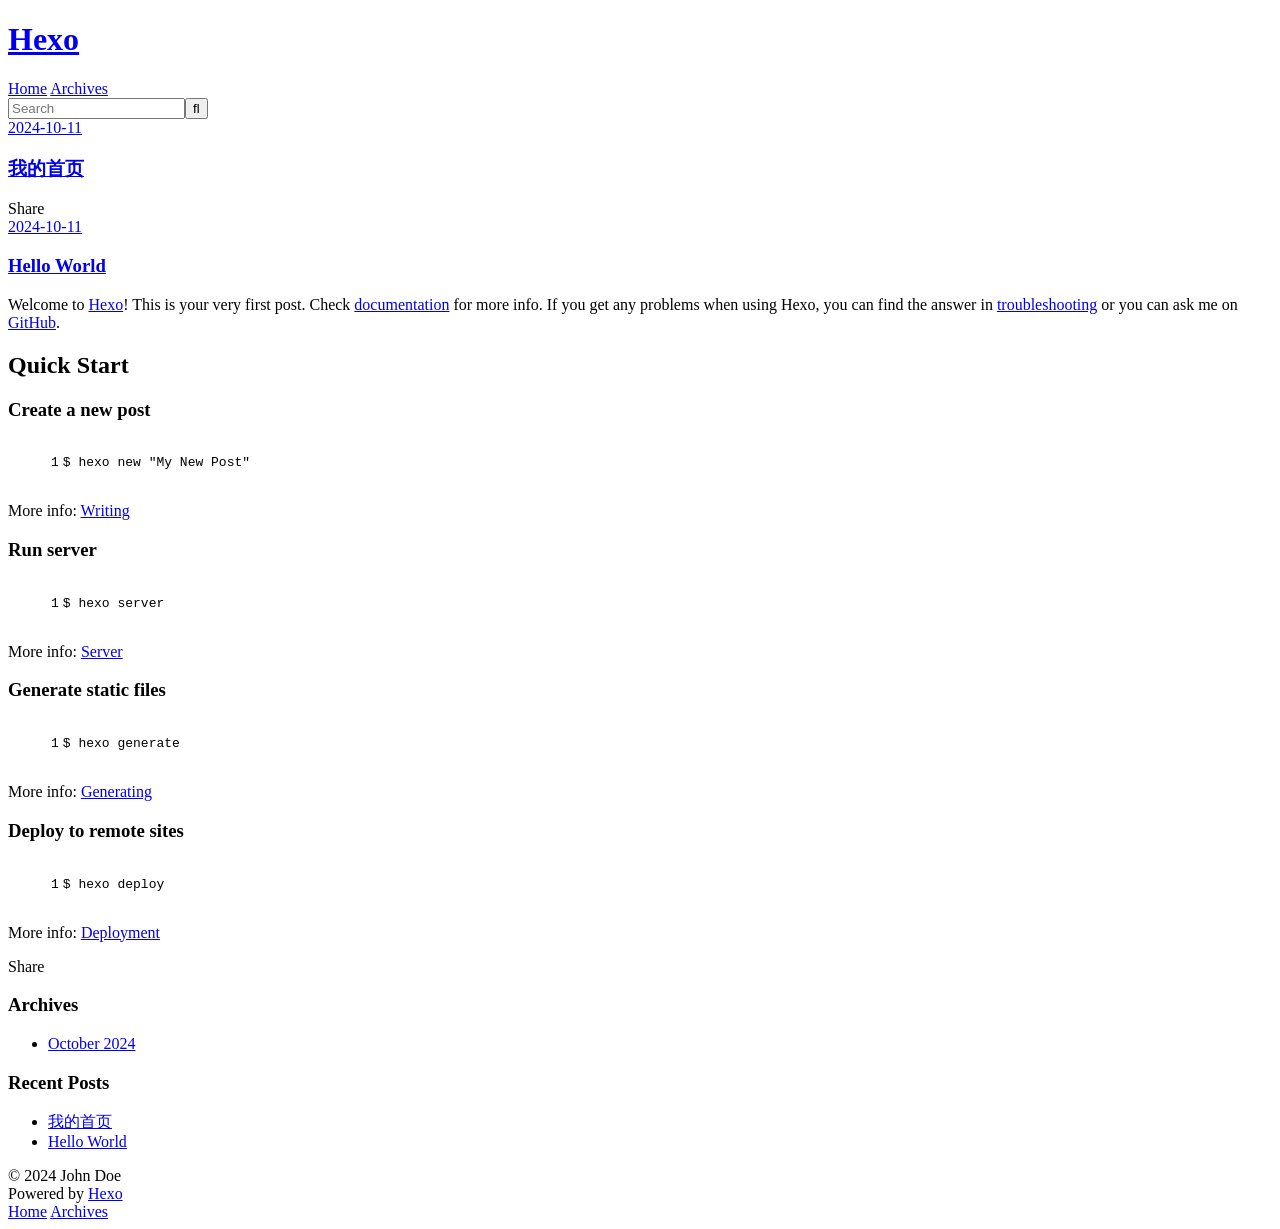
==== index.html @ 10b7e0b0 "Site updated: 2024-10-11 18:22:54" ====
<!DOCTYPE html>
<html>
<head>
  <meta charset="utf-8">
  
  
  <title>Hexo</title>
  <meta name="viewport" content="width=device-width, initial-scale=1, shrink-to-fit=no">
  <meta property="og:type" content="website">
<meta property="og:title" content="Hexo">
<meta property="og:url" content="http://example.com/index.html">
<meta property="og:site_name" content="Hexo">
<meta property="og:locale" content="en_US">
<meta property="article:author" content="John Doe">
<meta name="twitter:card" content="summary">
  
    <link rel="alternate" href="/atom.xml" title="Hexo" type="application/atom+xml">
  
  
    <link rel="shortcut icon" href="/favicon.png">
  
  
  
<link rel="stylesheet" href="/css/style.css">

  
    
<link rel="stylesheet" href="/fancybox/jquery.fancybox.min.css">

  
  
<meta name="generator" content="Hexo 7.3.0"></head>

<body>
  <div id="container">
    <div id="wrap">
      <header id="header">
  <div id="banner"></div>
  <div id="header-outer" class="outer">
    <div id="header-title" class="inner">
      <h1 id="logo-wrap">
        <a href="/" id="logo">Hexo</a>
      </h1>
      
    </div>
    <div id="header-inner" class="inner">
      <nav id="main-nav">
        <a id="main-nav-toggle" class="nav-icon"><span class="fa fa-bars"></span></a>
        
          <a class="main-nav-link" href="/">Home</a>
        
          <a class="main-nav-link" href="/archives">Archives</a>
        
      </nav>
      <nav id="sub-nav">
        
        
          <a class="nav-icon" href="/atom.xml" title="RSS Feed"><span class="fa fa-rss"></span></a>
        
        <a class="nav-icon nav-search-btn" title="Search"><span class="fa fa-search"></span></a>
      </nav>
      <div id="search-form-wrap">
        <form action="//google.com/search" method="get" accept-charset="UTF-8" class="search-form"><input type="search" name="q" class="search-form-input" placeholder="Search"><button type="submit" class="search-form-submit">&#xF002;</button><input type="hidden" name="sitesearch" value="http://example.com"></form>
      </div>
    </div>
  </div>
</header>

      <div class="outer">
        <section id="main">
  
    <article id="post-我的首页" class="h-entry article article-type-post" itemprop="blogPost" itemscope itemtype="https://schema.org/BlogPosting">
  <div class="article-meta">
    <a href="/2024/10/11/%E6%88%91%E7%9A%84%E9%A6%96%E9%A1%B5/" class="article-date">
  <time class="dt-published" datetime="2024-10-11T10:22:15.000Z" itemprop="datePublished">2024-10-11</time>
</a>
    
  </div>
  <div class="article-inner">
    
    
      <header class="article-header">
        
  
    <h1 itemprop="name">
      <a class="p-name article-title" href="/2024/10/11/%E6%88%91%E7%9A%84%E9%A6%96%E9%A1%B5/">我的首页</a>
    </h1>
  

      </header>
    
    <div class="e-content article-entry" itemprop="articleBody">
      
        
      
    </div>
    <footer class="article-footer">
      <a data-url="http://example.com/2024/10/11/%E6%88%91%E7%9A%84%E9%A6%96%E9%A1%B5/" data-id="cm24kwqs500001l9k4f8y8ckv" data-title="我的首页" class="article-share-link"><span class="fa fa-share">Share</span></a>
      
      
      
    </footer>
  </div>
  
</article>



  
    <article id="post-hello-world" class="h-entry article article-type-post" itemprop="blogPost" itemscope itemtype="https://schema.org/BlogPosting">
  <div class="article-meta">
    <a href="/2024/10/11/hello-world/" class="article-date">
  <time class="dt-published" datetime="2024-10-11T10:16:21.921Z" itemprop="datePublished">2024-10-11</time>
</a>
    
  </div>
  <div class="article-inner">
    
    
      <header class="article-header">
        
  
    <h1 itemprop="name">
      <a class="p-name article-title" href="/2024/10/11/hello-world/">Hello World</a>
    </h1>
  

      </header>
    
    <div class="e-content article-entry" itemprop="articleBody">
      
        <p>Welcome to <a target="_blank" rel="noopener" href="https://hexo.io/">Hexo</a>! This is your very first post. Check <a target="_blank" rel="noopener" href="https://hexo.io/docs/">documentation</a> for more info. If you get any problems when using Hexo, you can find the answer in <a target="_blank" rel="noopener" href="https://hexo.io/docs/troubleshooting.html">troubleshooting</a> or you can ask me on <a target="_blank" rel="noopener" href="https://github.com/hexojs/hexo/issues">GitHub</a>.</p>
<h2 id="Quick-Start"><a href="#Quick-Start" class="headerlink" title="Quick Start"></a>Quick Start</h2><h3 id="Create-a-new-post"><a href="#Create-a-new-post" class="headerlink" title="Create a new post"></a>Create a new post</h3><figure class="highlight bash"><table><tr><td class="gutter"><pre><span class="line">1</span><br></pre></td><td class="code"><pre><span class="line">$ hexo new <span class="string">&quot;My New Post&quot;</span></span><br></pre></td></tr></table></figure>

<p>More info: <a target="_blank" rel="noopener" href="https://hexo.io/docs/writing.html">Writing</a></p>
<h3 id="Run-server"><a href="#Run-server" class="headerlink" title="Run server"></a>Run server</h3><figure class="highlight bash"><table><tr><td class="gutter"><pre><span class="line">1</span><br></pre></td><td class="code"><pre><span class="line">$ hexo server</span><br></pre></td></tr></table></figure>

<p>More info: <a target="_blank" rel="noopener" href="https://hexo.io/docs/server.html">Server</a></p>
<h3 id="Generate-static-files"><a href="#Generate-static-files" class="headerlink" title="Generate static files"></a>Generate static files</h3><figure class="highlight bash"><table><tr><td class="gutter"><pre><span class="line">1</span><br></pre></td><td class="code"><pre><span class="line">$ hexo generate</span><br></pre></td></tr></table></figure>

<p>More info: <a target="_blank" rel="noopener" href="https://hexo.io/docs/generating.html">Generating</a></p>
<h3 id="Deploy-to-remote-sites"><a href="#Deploy-to-remote-sites" class="headerlink" title="Deploy to remote sites"></a>Deploy to remote sites</h3><figure class="highlight bash"><table><tr><td class="gutter"><pre><span class="line">1</span><br></pre></td><td class="code"><pre><span class="line">$ hexo deploy</span><br></pre></td></tr></table></figure>

<p>More info: <a target="_blank" rel="noopener" href="https://hexo.io/docs/one-command-deployment.html">Deployment</a></p>

      
    </div>
    <footer class="article-footer">
      <a data-url="http://example.com/2024/10/11/hello-world/" data-id="cm24kq8qc0000nb9kd8xjh09z" data-title="Hello World" class="article-share-link"><span class="fa fa-share">Share</span></a>
      
      
      
    </footer>
  </div>
  
</article>



  


</section>
        
          <aside id="sidebar">
  
    

  
    

  
    
  
    
  <div class="widget-wrap">
    <h3 class="widget-title">Archives</h3>
    <div class="widget">
      <ul class="archive-list"><li class="archive-list-item"><a class="archive-list-link" href="/archives/2024/10/">October 2024</a></li></ul>
    </div>
  </div>


  
    
  <div class="widget-wrap">
    <h3 class="widget-title">Recent Posts</h3>
    <div class="widget">
      <ul>
        
          <li>
            <a href="/2024/10/11/%E6%88%91%E7%9A%84%E9%A6%96%E9%A1%B5/">我的首页</a>
          </li>
        
          <li>
            <a href="/2024/10/11/hello-world/">Hello World</a>
          </li>
        
      </ul>
    </div>
  </div>

  
</aside>
        
      </div>
      <footer id="footer">
  
  <div class="outer">
    <div id="footer-info" class="inner">
      
      &copy; 2024 John Doe<br>
      Powered by <a href="https://hexo.io/" target="_blank">Hexo</a>
    </div>
  </div>
</footer>

    </div>
    <nav id="mobile-nav">
  
    <a href="/" class="mobile-nav-link">Home</a>
  
    <a href="/archives" class="mobile-nav-link">Archives</a>
  
</nav>
    


<script src="/js/jquery-3.6.4.min.js"></script>



  
<script src="/fancybox/jquery.fancybox.min.js"></script>




<script src="/js/script.js"></script>





  </div>
</body>
</html>
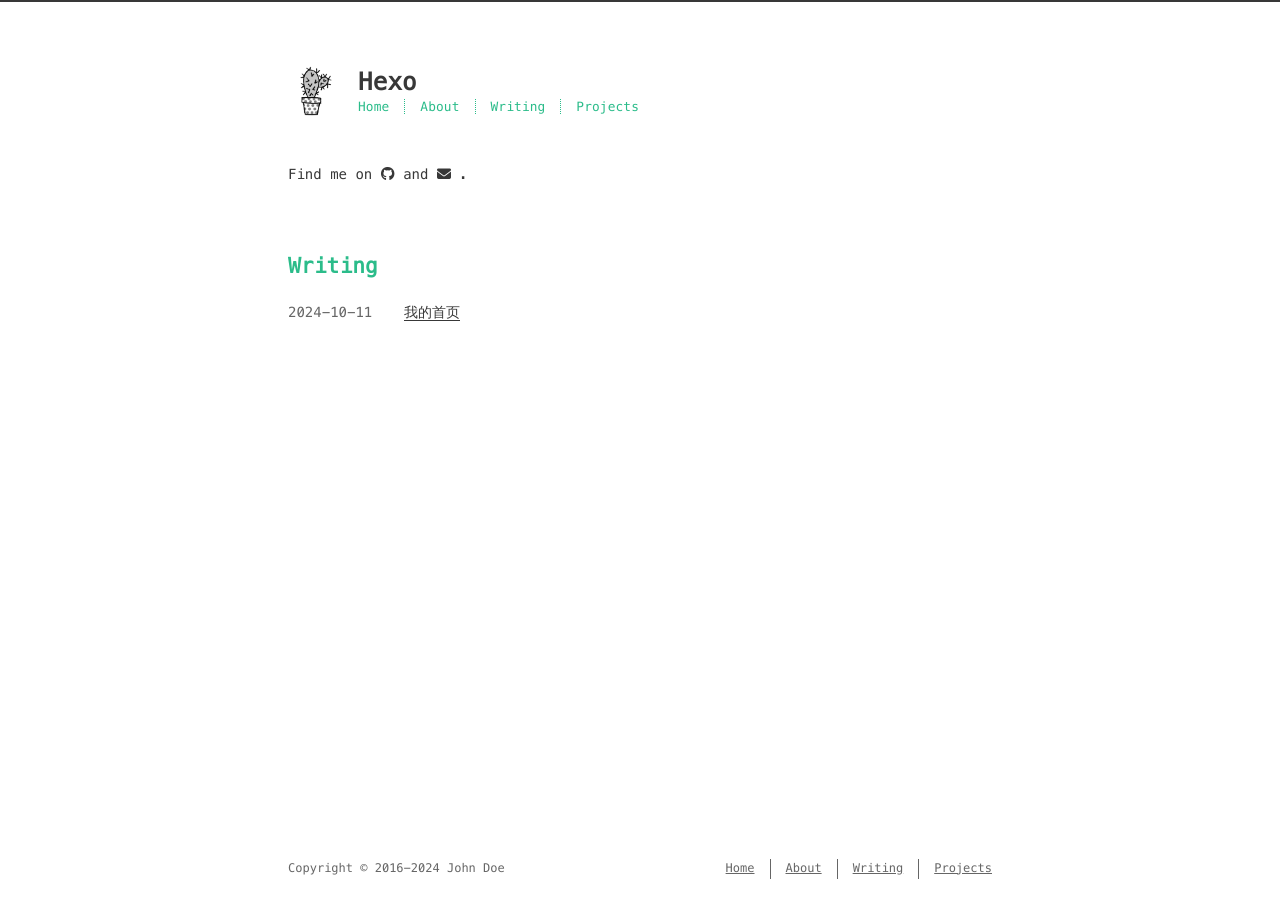
==== commit cb7d7df7: "Site updated: 2024-10-12 16:10:26" ====
--- a/index.html
+++ b/index.html
@@ -1,247 +1,212 @@
 <!DOCTYPE html>
-<html>
+<html lang=en>
 <head>
-  <meta charset="utf-8">
-  
-  
-  <title>Hexo</title>
-  <meta name="viewport" content="width=device-width, initial-scale=1, shrink-to-fit=no">
-  <meta property="og:type" content="website">
+    <!-- so meta -->
+    <meta charset="utf-8">
+    <meta http-equiv="X-UA-Compatible" content="IE=edge">
+    <meta name="HandheldFriendly" content="True">
+    <meta name="viewport" content="width=device-width, initial-scale=1, maximum-scale=5" />
+    <meta property="og:type" content="website">
 <meta property="og:title" content="Hexo">
 <meta property="og:url" content="http://example.com/index.html">
 <meta property="og:site_name" content="Hexo">
 <meta property="og:locale" content="en_US">
 <meta property="article:author" content="John Doe">
 <meta name="twitter:card" content="summary">
-  
-    <link rel="alternate" href="/atom.xml" title="Hexo" type="application/atom+xml">
-  
-  
-    <link rel="shortcut icon" href="/favicon.png">
-  
-  
-  
+    
+    
+      
+        
+          <link rel="shortcut icon" href="/images/favicon.ico">
+        
+      
+      
+        
+          <link rel="icon" type="image/png" href="/images/favicon-192x192.png" sizes="192x192">
+        
+      
+      
+        
+          <link rel="apple-touch-icon" sizes="180x180" href="/images/apple-touch-icon.png">
+        
+      
+    
+    <!-- title -->
+    <title>Hexo</title>
+    <!-- async scripts -->
+    <!-- Google Analytics -->
+
+
+    <!-- Umami Analytics -->
+
+
+    <!-- styles -->
+    
 <link rel="stylesheet" href="/css/style.css">
 
-  
-    
-<link rel="stylesheet" href="/fancybox/jquery.fancybox.min.css">
-
-  
-  
+    <!-- persian styles -->
+    
+    <!-- rss -->
+    
+    
+	<!-- mathjax -->
+	
 <meta name="generator" content="Hexo 7.3.0"></head>
 
-<body>
-  <div id="container">
-    <div id="wrap">
-      <header id="header">
-  <div id="banner"></div>
-  <div id="header-outer" class="outer">
-    <div id="header-title" class="inner">
-      <h1 id="logo-wrap">
-        <a href="/" id="logo">Hexo</a>
-      </h1>
-      
+<body class="max-width mx-auto px3 ltr">
+    
+    <div class="content index py4 h-card">
+        
+          <header id="header">
+  <a class="u-url u-uid" href="/">
+  
+    
+      <img id="logo" alt class="u-logo" src="/images/logo.png" />
+    
+  
+    <div id="title">
+      <h1 class="p-name">Hexo</h1>
     </div>
-    <div id="header-inner" class="inner">
-      <nav id="main-nav">
-        <a id="main-nav-toggle" class="nav-icon"><span class="fa fa-bars"></span></a>
-        
-          <a class="main-nav-link" href="/">Home</a>
-        
-          <a class="main-nav-link" href="/archives">Archives</a>
-        
-      </nav>
-      <nav id="sub-nav">
-        
-        
-          <a class="nav-icon" href="/atom.xml" title="RSS Feed"><span class="fa fa-rss"></span></a>
-        
-        <a class="nav-icon nav-search-btn" title="Search"><span class="fa fa-search"></span></a>
-      </nav>
-      <div id="search-form-wrap">
-        <form action="//google.com/search" method="get" accept-charset="UTF-8" class="search-form"><input type="search" name="q" class="search-form-input" placeholder="Search"><button type="submit" class="search-form-submit">&#xF002;</button><input type="hidden" name="sitesearch" value="http://example.com"></form>
-      </div>
-    </div>
+  </a>
+  <div id="nav">
+    <ul>
+      <li class="icon">
+        <a href="#" aria-label="Menu"><i class="fa-solid fa-bars fa-2x"></i></a>
+      </li>
+      <!--
+     --><li><a href="/">Home</a></li><!--
+   --><!--
+     --><li><a href="/about/">About</a></li><!--
+   --><!--
+     --><li><a href="/archives/">Writing</a></li><!--
+   --><!--
+     --><li><a target="_blank" rel="noopener" href="http://github.com/brookwang1">Projects</a></li><!--
+   -->
+    </ul>
   </div>
 </header>
 
-      <div class="outer">
-        <section id="main">
-  
-    <article id="post-我的首页" class="h-entry article article-type-post" itemprop="blogPost" itemscope itemtype="https://schema.org/BlogPosting">
-  <div class="article-meta">
-    <a href="/2024/10/11/%E6%88%91%E7%9A%84%E9%A6%96%E9%A1%B5/" class="article-date">
-  <time class="dt-published" datetime="2024-10-11T10:22:15.000Z" itemprop="datePublished">2024-10-11</time>
-</a>
-    
+        
+        <section id="about" class="p-note">
+  
+  
+    <p>
+      Find me on
+      
+      
+      
+        
+        
+          <a class="icon u-url" target="_blank" rel="noopener me" href="http://github.com/brookwang1" aria-label="github" title="github">
+            <i class="fa-brands fa-github"></i><!--
+      ---></a><!--
+    ---><!--
+    ---> and 
+        
+      
+        
+        
+          <a class="icon u-email" target="_blank" rel="noopener" href="mailto:jieseanwang@gmail.com" aria-label="mail" title="mail">
+            <i class="fa-solid fa-envelope"></i><!--
+      ---></a>
+        <!--
+    --->.
+        
+      
+    </p>
+  
+</section>
+
+<section id="writing">
+  <span class="h1"><a href="/archives/">Writing</a></span>
+  
+  <ul class="post-list">
+    
+    
+      
+    
+    
+      <li class="post-item">
+        
+    <div class="meta">
+      
+        
+          <time datetime="2024-10-11T10:22:15.000Z" class="dt-published" itemprop="datePublished">2024-10-11</time>
+        
+      
+    </div>
+
+
+        <span>
+    
+        <a class="" href="/2024/10/11/%E6%88%91%E7%9A%84%E9%A6%96%E9%A1%B5/">我的首页</a>
+    
+
+
+</span>
+      </li>
+    
+  </ul>
+  
+</section>
+
+
+
+        
+        <footer id="footer">
+  <div class="footer-left">
+    Copyright &copy;
+    
+    
+    2016-2024
+    John Doe
   </div>
-  <div class="article-inner">
-    
-    
-      <header class="article-header">
-        
-  
-    <h1 itemprop="name">
-      <a class="p-name article-title" href="/2024/10/11/%E6%88%91%E7%9A%84%E9%A6%96%E9%A1%B5/">我的首页</a>
-    </h1>
-  
-
-      </header>
-    
-    <div class="e-content article-entry" itemprop="articleBody">
-      
-        
-      
-    </div>
-    <footer class="article-footer">
-      <a data-url="http://example.com/2024/10/11/%E6%88%91%E7%9A%84%E9%A6%96%E9%A1%B5/" data-id="cm24kwqs500001l9k4f8y8ckv" data-title="我的首页" class="article-share-link"><span class="fa fa-share">Share</span></a>
-      
-      
-      
-    </footer>
-  </div>
-  
-</article>
-
-
-
-  
-    <article id="post-hello-world" class="h-entry article article-type-post" itemprop="blogPost" itemscope itemtype="https://schema.org/BlogPosting">
-  <div class="article-meta">
-    <a href="/2024/10/11/hello-world/" class="article-date">
-  <time class="dt-published" datetime="2024-10-11T10:16:21.921Z" itemprop="datePublished">2024-10-11</time>
-</a>
-    
-  </div>
-  <div class="article-inner">
-    
-    
-      <header class="article-header">
-        
-  
-    <h1 itemprop="name">
-      <a class="p-name article-title" href="/2024/10/11/hello-world/">Hello World</a>
-    </h1>
-  
-
-      </header>
-    
-    <div class="e-content article-entry" itemprop="articleBody">
-      
-        <p>Welcome to <a target="_blank" rel="noopener" href="https://hexo.io/">Hexo</a>! This is your very first post. Check <a target="_blank" rel="noopener" href="https://hexo.io/docs/">documentation</a> for more info. If you get any problems when using Hexo, you can find the answer in <a target="_blank" rel="noopener" href="https://hexo.io/docs/troubleshooting.html">troubleshooting</a> or you can ask me on <a target="_blank" rel="noopener" href="https://github.com/hexojs/hexo/issues">GitHub</a>.</p>
-<h2 id="Quick-Start"><a href="#Quick-Start" class="headerlink" title="Quick Start"></a>Quick Start</h2><h3 id="Create-a-new-post"><a href="#Create-a-new-post" class="headerlink" title="Create a new post"></a>Create a new post</h3><figure class="highlight bash"><table><tr><td class="gutter"><pre><span class="line">1</span><br></pre></td><td class="code"><pre><span class="line">$ hexo new <span class="string">&quot;My New Post&quot;</span></span><br></pre></td></tr></table></figure>
-
-<p>More info: <a target="_blank" rel="noopener" href="https://hexo.io/docs/writing.html">Writing</a></p>
-<h3 id="Run-server"><a href="#Run-server" class="headerlink" title="Run server"></a>Run server</h3><figure class="highlight bash"><table><tr><td class="gutter"><pre><span class="line">1</span><br></pre></td><td class="code"><pre><span class="line">$ hexo server</span><br></pre></td></tr></table></figure>
-
-<p>More info: <a target="_blank" rel="noopener" href="https://hexo.io/docs/server.html">Server</a></p>
-<h3 id="Generate-static-files"><a href="#Generate-static-files" class="headerlink" title="Generate static files"></a>Generate static files</h3><figure class="highlight bash"><table><tr><td class="gutter"><pre><span class="line">1</span><br></pre></td><td class="code"><pre><span class="line">$ hexo generate</span><br></pre></td></tr></table></figure>
-
-<p>More info: <a target="_blank" rel="noopener" href="https://hexo.io/docs/generating.html">Generating</a></p>
-<h3 id="Deploy-to-remote-sites"><a href="#Deploy-to-remote-sites" class="headerlink" title="Deploy to remote sites"></a>Deploy to remote sites</h3><figure class="highlight bash"><table><tr><td class="gutter"><pre><span class="line">1</span><br></pre></td><td class="code"><pre><span class="line">$ hexo deploy</span><br></pre></td></tr></table></figure>
-
-<p>More info: <a target="_blank" rel="noopener" href="https://hexo.io/docs/one-command-deployment.html">Deployment</a></p>
-
-      
-    </div>
-    <footer class="article-footer">
-      <a data-url="http://example.com/2024/10/11/hello-world/" data-id="cm24kq8qc0000nb9kd8xjh09z" data-title="Hello World" class="article-share-link"><span class="fa fa-share">Share</span></a>
-      
-      
-      
-    </footer>
-  </div>
-  
-</article>
-
-
-
-  
-
-
-</section>
-        
-          <aside id="sidebar">
-  
-    
-
-  
-    
-
-  
-    
-  
-    
-  <div class="widget-wrap">
-    <h3 class="widget-title">Archives</h3>
-    <div class="widget">
-      <ul class="archive-list"><li class="archive-list-item"><a class="archive-list-link" href="/archives/2024/10/">October 2024</a></li></ul>
-    </div>
-  </div>
-
-
-  
-    
-  <div class="widget-wrap">
-    <h3 class="widget-title">Recent Posts</h3>
-    <div class="widget">
+  <div class="footer-right">
+    <nav>
       <ul>
-        
-          <li>
-            <a href="/2024/10/11/%E6%88%91%E7%9A%84%E9%A6%96%E9%A1%B5/">我的首页</a>
-          </li>
-        
-          <li>
-            <a href="/2024/10/11/hello-world/">Hello World</a>
-          </li>
-        
+        <!--
+       --><li><a href="/">Home</a></li><!--
+     --><!--
+       --><li><a href="/about/">About</a></li><!--
+     --><!--
+       --><li><a href="/archives/">Writing</a></li><!--
+     --><!--
+       --><li><a target="_blank" rel="noopener" href="http://github.com/brookwang1">Projects</a></li><!--
+     -->
       </ul>
-    </div>
-  </div>
-
-  
-</aside>
-        
-      </div>
-      <footer id="footer">
-  
-  <div class="outer">
-    <div id="footer-info" class="inner">
-      
-      &copy; 2024 John Doe<br>
-      Powered by <a href="https://hexo.io/" target="_blank">Hexo</a>
-    </div>
+    </nav>
   </div>
 </footer>
 
     </div>
-    <nav id="mobile-nav">
-  
-    <a href="/" class="mobile-nav-link">Home</a>
-  
-    <a href="/archives" class="mobile-nav-link">Archives</a>
-  
-</nav>
-    
-
-
-<script src="/js/jquery-3.6.4.min.js"></script>
-
-
-
-  
-<script src="/fancybox/jquery.fancybox.min.js"></script>
-
-
-
-
-<script src="/js/script.js"></script>
-
-
-
-
-
-  </div>
+    <!-- styles -->
+
+
+
+  <link rel="preload" as="style" href="https://cdnjs.cloudflare.com/ajax/libs/font-awesome/6.4.0/css/all.min.css" crossorigin="anonymous" onload="this.onload=null;this.rel='stylesheet'"/>
+
+
+    <!-- jquery -->
+
+  <script src="https://cdnjs.cloudflare.com/ajax/libs/jquery/3.6.0/jquery.min.js" crossorigin="anonymous"></script>
+
+
+
+
+<!-- clipboard -->
+
+
+<script src="/js/main.js"></script>
+
+<!-- search -->
+
+<!-- Baidu Analytics -->
+
+<!-- Cloudflare Analytics -->
+
+<!-- Disqus Comments -->
+
+<!-- utterances Comments -->
+
 </body>
-</html>+</html>
--- a/css/style.css
+++ b/css/style.css
@@ -0,0 +1,1666 @@
+.inline {
+  display: inline;
+}
+.block {
+  display: block;
+}
+.inline-block {
+  display: inline-block;
+}
+.table {
+  display: table;
+}
+.table-cell {
+  display: table-cell;
+}
+.overflow-hidden {
+  overflow: hidden;
+}
+.overflow-scroll {
+  overflow: scroll;
+}
+.overflow-auto {
+  overflow: auto;
+}
+.clearfix:before,
+.clearfix:after {
+  display: table;
+  content: " ";
+}
+.clearfix:after {
+  clear: both;
+}
+.left {
+  float: left;
+}
+.right {
+  float: right;
+}
+.fit {
+  max-width: 100%;
+}
+.truncate {
+  display: inline-block;
+  overflow: hidden;
+  text-overflow: ellipsis;
+  white-space: nowrap;
+}
+.max-width-1 {
+  max-width: 24rem;
+}
+.max-width-2 {
+  max-width: 32rem;
+}
+.max-width-3 {
+  max-width: 48rem;
+}
+.max-width-4 {
+  max-width: 64rem;
+}
+.border-box {
+  box-sizing: border-box;
+}
+.m0 {
+  margin: 0;
+}
+.mt0 {
+  margin-top: 0;
+}
+.mr0 {
+  margin-right: 0;
+}
+.mb0 {
+  margin-bottom: 0;
+}
+.ml0 {
+  margin-left: 0;
+}
+.mx0 {
+  margin-right: 0;
+  margin-left: 0;
+}
+.my0 {
+  margin-top: 0;
+  margin-bottom: 0;
+}
+.m1 {
+  margin: 0.5rem;
+}
+.mt1 {
+  margin-top: 0.5rem;
+}
+.mr1 {
+  margin-right: 0.5rem;
+}
+.mb1 {
+  margin-bottom: 0.5rem;
+}
+.ml1 {
+  margin-left: 0.5rem;
+}
+.mx1 {
+  margin-right: 0.5rem;
+  margin-left: 0.5rem;
+}
+.my1 {
+  margin-top: 0.5rem;
+  margin-bottom: 0.5rem;
+}
+.m2 {
+  margin: 1rem;
+}
+.mt2 {
+  margin-top: 1rem;
+}
+.mr2 {
+  margin-right: 1rem;
+}
+.mb2 {
+  margin-bottom: 1rem;
+}
+.ml2 {
+  margin-left: 1rem;
+}
+.mx2 {
+  margin-right: 1rem;
+  margin-left: 1rem;
+}
+.my2 {
+  margin-top: 1rem;
+  margin-bottom: 1rem;
+}
+.m3 {
+  margin: 2rem;
+}
+.mt3 {
+  margin-top: 2rem;
+}
+.mr3 {
+  margin-right: 2rem;
+}
+.mb3 {
+  margin-bottom: 2rem;
+}
+.ml3 {
+  margin-left: 2rem;
+}
+.mx3 {
+  margin-right: 2rem;
+  margin-left: 2rem;
+}
+.my3 {
+  margin-top: 2rem;
+  margin-bottom: 2rem;
+}
+.m4 {
+  margin: 4rem;
+}
+.mt4 {
+  margin-top: 4rem;
+}
+.mr4 {
+  margin-right: 4rem;
+}
+.mb4 {
+  margin-bottom: 4rem;
+}
+.ml4 {
+  margin-left: 4rem;
+}
+.mx4 {
+  margin-right: 4rem;
+  margin-left: 4rem;
+}
+.my4 {
+  margin-top: 4rem;
+  margin-bottom: 4rem;
+}
+.mxn1 {
+  margin-right: -0.5rem;
+  margin-left: -0.5rem;
+}
+.mxn2 {
+  margin-right: -1rem;
+  margin-left: -1rem;
+}
+.mxn3 {
+  margin-right: -2rem;
+  margin-left: -2rem;
+}
+.mxn4 {
+  margin-right: -4rem;
+  margin-left: -4rem;
+}
+.ml-auto {
+  margin-left: auto;
+}
+.mr-auto {
+  margin-right: auto;
+}
+.mx-auto {
+  margin-right: auto;
+  margin-left: auto;
+}
+.p0 {
+  padding: 0;
+}
+.pt0 {
+  padding-top: 0;
+}
+.pr0 {
+  padding-right: 0;
+}
+.pb0 {
+  padding-bottom: 0;
+}
+.pl0 {
+  padding-left: 0;
+}
+.px0 {
+  padding-right: 0;
+  padding-left: 0;
+}
+.py0 {
+  padding-top: 0;
+  padding-bottom: 0;
+}
+.p1 {
+  padding: 0.5rem;
+}
+.pt1 {
+  padding-top: 0.5rem;
+}
+.pr1 {
+  padding-right: 0.5rem;
+}
+.pb1 {
+  padding-bottom: 0.5rem;
+}
+.pl1 {
+  padding-left: 0.5rem;
+}
+.py1 {
+  padding-top: 0.5rem;
+  padding-bottom: 0.5rem;
+}
+.px1 {
+  padding-right: 0.5rem;
+  padding-left: 0.5rem;
+}
+.p2 {
+  padding: 1rem;
+}
+.pt2 {
+  padding-top: 1rem;
+}
+.pr2 {
+  padding-right: 1rem;
+}
+.pb2 {
+  padding-bottom: 1rem;
+}
+.pl2 {
+  padding-left: 1rem;
+}
+.py2 {
+  padding-top: 1rem;
+  padding-bottom: 1rem;
+}
+.px2 {
+  padding-right: 1rem;
+  padding-left: 1rem;
+}
+.p3 {
+  padding: 2rem;
+}
+.pt3 {
+  padding-top: 2rem;
+}
+.pr3 {
+  padding-right: 2rem;
+}
+.pb3 {
+  padding-bottom: 2rem;
+}
+.pl3 {
+  padding-left: 2rem;
+}
+.py3 {
+  padding-top: 2rem;
+  padding-bottom: 2rem;
+}
+.px3 {
+  padding-right: 2rem;
+  padding-left: 2rem;
+}
+.p4 {
+  padding: 4rem;
+}
+.pt4 {
+  padding-top: 4rem;
+}
+.pr4 {
+  padding-right: 4rem;
+}
+.pb4 {
+  padding-bottom: 4rem;
+}
+.pl4 {
+  padding-left: 4rem;
+}
+.py4 {
+  padding-top: 4rem;
+  padding-bottom: 4rem;
+}
+.px4 {
+  padding-right: 4rem;
+  padding-left: 4rem;
+}
+body h1,
+body .h1 {
+  display: block;
+  margin-top: 3rem;
+  margin-bottom: 1rem;
+  color: #2bbc8a;
+  letter-spacing: 0.01em;
+  font-weight: 700;
+  font-style: normal;
+  font-size: 1.5em;
+  -moz-osx-font-smoothing: grayscale;
+  -webkit-font-smoothing: antialiased;
+}
+body h2,
+body .h2 {
+  position: relative;
+  display: block;
+  margin-top: 2rem;
+  margin-bottom: 0.5rem;
+  color: #383838;
+  text-transform: none;
+  letter-spacing: normal;
+  font-weight: bold;
+  font-size: 1rem;
+}
+body h3 {
+  color: #383838;
+  text-decoration: underline;
+  font-weight: bold;
+  font-size: 0.9rem;
+}
+body h4,
+body h5,
+body h6 {
+  display: inline;
+  text-decoration: none;
+  color: #8c8c8c;
+  font-weight: bold;
+  font-size: 0.9rem;
+}
+body h3,
+body h4,
+body h5,
+body h6 {
+  margin-top: 0.9rem;
+  margin-bottom: 0.5rem;
+}
+body hr {
+  border: 0.5px dashed #8c8c8c;
+  opacity: 0.5;
+  margin: 0;
+  margin-top: 20px;
+  margin-bottom: 20px;
+}
+body strong {
+  font-weight: bold;
+}
+body em,
+body cite {
+  font-style: italic;
+}
+body sup,
+body sub {
+  position: relative;
+  vertical-align: baseline;
+  font-size: 0.75em;
+  line-height: 0;
+}
+body sup {
+  top: -0.5em;
+}
+body sub {
+  bottom: -0.2em;
+}
+body small {
+  font-size: 0.85em;
+}
+body acronym,
+body abbr {
+  border-bottom: 1px dotted;
+}
+body ul,
+body ol,
+body dl {
+  line-height: 1.725;
+}
+body ul ul,
+body ol ul,
+body ul ol,
+body ol ol {
+  margin-top: 0;
+  margin-bottom: 0;
+}
+body ol {
+  list-style: decimal;
+}
+body dt {
+  font-weight: bold;
+}
+body table {
+  width: 100%;
+  border-collapse: collapse;
+  text-align: left;
+  font-size: 12px;
+  overflow: auto;
+  display: block;
+}
+body th {
+  padding: 8px;
+  border-bottom: 1px dashed #666;
+  color: #383838;
+  font-weight: bold;
+  font-size: 13px;
+}
+body td {
+  padding: 0 8px;
+  border-bottom: none;
+}
+@font-face {
+  font-style: normal;
+  font-family: "Meslo LG";
+  src: local("Meslo LG S"), url("../lib/meslo-LG/MesloLGS-Regular.ttf") format("truetype");
+}
+*,
+*:before,
+*:after {
+  box-sizing: border-box;
+}
+/* Scroll bar */
+/* For Firefox */
+* {
+  scrollbar-color: #aaa transparent;
+}
+/* For Chrome, Edge, and Safari */
+*::-webkit-scrollbar {
+  width: 8px;
+  height: 6px;
+}
+*::-webkit-scrollbar-track {
+  background: transparent;
+}
+*::-webkit-scrollbar-thumb {
+  background-color: #aaa;
+  border-radius: 6px;
+}
+*::-webkit-scrollbar-thumb:hover {
+  background-color: #888;
+}
+*::-webkit-scrollbar-thumb:active {
+  background-color: #777;
+}
+html {
+  margin: 0;
+  padding: 0;
+  height: 100%;
+  border-top: 2px solid #383838;
+  -webkit-text-size-adjust: 100%;
+  -ms-text-size-adjust: 100%;
+}
+body {
+  margin: 0;
+  height: 100%;
+  background-color: #fff;
+  color: #383838;
+  font-weight: 400;
+  font-size: 14px;
+  font-family: "Menlo", "Meslo LG", monospace;
+  line-height: 1.725;
+  text-rendering: geometricPrecision;
+  -moz-osx-font-smoothing: grayscale;
+  -webkit-font-smoothing: antialiased;
+}
+.content {
+  position: relative;
+  display: flex;
+  flex-direction: column;
+  min-height: 100%;
+  overflow-wrap: break-word;
+}
+.content p {
+  hyphens: auto;
+  -moz-hyphens: auto;
+  -ms-hyphens: auto;
+  -webkit-hyphens: auto;
+}
+.content code {
+  hyphens: manual;
+  -moz-hyphens: manual;
+  -ms-hyphens: manual;
+  -webkit-hyphens: manual;
+}
+.content a {
+  color: #383838;
+  text-decoration: none;
+  background-image: linear-gradient(transparent, transparent 5px, #383838 5px, #383838);
+  background-position: bottom;
+  background-size: 100% 6px;
+  background-repeat: repeat-x;
+}
+.content a:hover {
+  background-image: linear-gradient(transparent, transparent 4px, #d480aa 4px, #d480aa);
+}
+.content a.icon {
+  background: none;
+}
+.content a.icon:hover {
+  color: #d480aa;
+}
+.content h1 a,
+.content .h1 a,
+.content h2 a,
+.content h3 a,
+.content h4 a,
+.content h5 a,
+.content h6 a {
+  background: none;
+  color: inherit;
+  text-decoration: none;
+}
+.content h1 a:hover,
+.content .h1 a:hover,
+.content h2 a:hover,
+.content h3 a:hover,
+.content h4 a:hover,
+.content h5 a:hover,
+.content h6 a:hover {
+  background-image: linear-gradient(transparent, transparent 6px, #d480aa 6px, #d480aa);
+  background-position: bottom;
+  background-size: 100% 6px;
+  background-repeat: repeat-x;
+}
+.content h6 a {
+  background: none;
+  color: inherit;
+  text-decoration: none;
+}
+.content h6 a:hover {
+  background-image: linear-gradient(transparent, transparent 6px, #d480aa 6px, #d480aa);
+  background-position: bottom;
+  background-size: 100% 6px;
+  background-repeat: repeat-x;
+}
+@media (min-width: 540px) {
+  .image-wrap {
+    flex-direction: row;
+    margin-bottom: 2rem;
+  }
+  .image-wrap .image-block {
+    flex: 1 0 35%;
+    margin-right: 2rem;
+  }
+  .image-wrap p {
+    flex: 1 0 65%;
+  }
+}
+.max-width {
+  max-width: 48rem;
+}
+@media (max-width: 480px) {
+  .px3 {
+    padding-right: 1rem;
+    padding-left: 1rem;
+  }
+  .my4 {
+    margin-top: 2rem;
+    margin-bottom: 2rem;
+  }
+}
+@media (min-width: 480px) {
+  p {
+    text-align: justify;
+  }
+}
+#header {
+  margin: 0 auto 2rem;
+  width: 100%;
+}
+#header h1,
+#header .h1 {
+  margin-top: 0;
+  margin-bottom: 0;
+  color: #383838;
+  letter-spacing: 0.01em;
+  font-weight: 700;
+  font-style: normal;
+  font-size: 1.5rem;
+  line-height: 2rem;
+  -moz-osx-font-smoothing: grayscale;
+  -webkit-font-smoothing: antialiased;
+}
+#header a {
+  background: none;
+  color: inherit;
+  text-decoration: none;
+}
+#header #logo {
+  display: inline-block;
+  float: left;
+  margin-right: 20px;
+  width: 50px;
+  height: 50px;
+  border-radius: 5px;
+  background-size: 50px 50px;
+  background-repeat: no-repeat;
+  filter: grayscale(100%);
+  -webkit-filter: grayscale(100%);
+}
+#header #nav {
+  color: #2bbc8a;
+  letter-spacing: 0.01em;
+  font-weight: 200;
+  font-style: normal;
+  font-size: 0.8rem;
+}
+#header #nav ul {
+  margin: 0;
+  padding: 0;
+  list-style-type: none;
+  line-height: 15px;
+}
+#header #nav ul a {
+  margin-right: 15px;
+  color: #2bbc8a;
+}
+#header #nav ul a:hover {
+  background-image: linear-gradient(transparent, transparent 5px, #2bbc8a 5px, #2bbc8a);
+  background-position: bottom;
+  background-size: 100% 6px;
+  background-repeat: repeat-x;
+}
+#header #nav ul li {
+  display: inline-block;
+  margin-right: 15px;
+  border-right: 1px dotted;
+  border-color: #2bbc8a;
+  vertical-align: middle;
+}
+#header #nav ul .icon {
+  display: none;
+}
+#header #nav ul li:last-child {
+  margin-right: 0;
+  border-right: 0;
+}
+#header #nav ul li:last-child a {
+  margin-right: 0;
+}
+#header:hover #logo {
+  filter: none;
+  -webkit-filter: none;
+}
+@media screen and (max-width: 480px) {
+  #header #title {
+    display: table;
+    margin-right: 5rem;
+    min-height: 50px;
+  }
+  #header #title h1 {
+    display: table-cell;
+    vertical-align: middle;
+  }
+  #header #nav ul a:hover {
+    background: none;
+  }
+  #header #nav ul li {
+    display: none;
+    border-right: 0;
+  }
+  #header #nav ul li.icon {
+    position: absolute;
+    top: 77px;
+    right: 1rem;
+    display: inline-block;
+    text-align: center;
+  }
+  #header #nav ul.responsive li {
+    display: block;
+  }
+  #header #nav ul a[aria-label="Menu"] {
+    display: inline-block;
+    min-width: 48px;
+    min-height: 48px;
+  }
+  #header #nav li:not(:first-child) {
+    padding-top: 1rem;
+    padding-left: 70px;
+    font-size: 1rem;
+  }
+}
+#header-post {
+  position: fixed;
+  top: 2rem;
+  right: 0;
+  display: inline-block;
+  float: right;
+  z-index: 100;
+}
+#header-post a {
+  background: none;
+  color: inherit;
+  text-decoration: none;
+}
+#header-post a.icon {
+  background: none;
+}
+#header-post a.icon:hover {
+  color: #d480aa;
+}
+#header-post ol {
+  list-style-type: none;
+}
+#header-post ul {
+  display: inline-block;
+  margin: 0;
+  padding: 0;
+  list-style-type: none;
+}
+#header-post ul li {
+  display: inline-block;
+  margin-right: 15px;
+  vertical-align: middle;
+}
+#header-post ul li:last-child {
+  margin-right: 0;
+}
+#header-post #menu-icon {
+  float: right;
+  margin-right: 2rem;
+  margin-left: 15px;
+}
+#header-post #menu-icon:hover {
+  color: #2bbc8a;
+}
+#header-post #menu-icon-tablet {
+  float: right;
+  margin-right: 2rem;
+  margin-left: 15px;
+}
+#header-post #menu-icon-tablet:hover {
+  color: #2bbc8a;
+}
+#header-post #top-icon-tablet {
+  position: fixed;
+  right: 2rem;
+  bottom: 2rem;
+  margin-right: 2rem;
+  margin-left: 15px;
+}
+#header-post #top-icon-tablet:hover {
+  color: #2bbc8a;
+}
+#header-post .active {
+  color: #2bbc8a;
+}
+#header-post #menu {
+  display: none;
+  margin-right: 2rem;
+}
+#header-post #nav {
+  color: #2bbc8a;
+  letter-spacing: 0.01em;
+  font-weight: 200;
+  font-style: normal;
+  font-size: 0.8rem;
+}
+#header-post #nav ul {
+  line-height: 15px;
+}
+#header-post #nav ul a {
+  margin-right: 15px;
+  color: #2bbc8a;
+}
+#header-post #nav ul a:hover {
+  background-image: linear-gradient(transparent, transparent 5px, #2bbc8a 5px, #2bbc8a);
+  background-position: bottom;
+  background-size: 100% 6px;
+  background-repeat: repeat-x;
+}
+#header-post #nav ul li {
+  border-right: 1px dotted #2bbc8a;
+}
+#header-post #nav ul li:last-child {
+  margin-right: 0;
+  border-right: 0;
+}
+#header-post #nav ul li:last-child a {
+  margin-right: 0;
+}
+#header-post #actions {
+  float: right;
+  margin-top: 2rem;
+  margin-right: 2rem;
+  width: 100%;
+  text-align: right;
+}
+#header-post #actions ul {
+  display: block;
+}
+#header-post #actions .info {
+  display: block;
+  font-style: italic;
+}
+#header-post #share {
+  clear: both;
+  padding-top: 1rem;
+  padding-right: 2rem;
+  text-align: right;
+}
+#header-post #share li {
+  display: block;
+  margin: 0;
+}
+#header-post #toc {
+  float: right;
+  clear: both;
+  overflow: auto;
+  margin-top: 1rem;
+  padding-right: 2rem;
+  max-width: 20em;
+  max-height: calc(95vh - 7rem);
+  text-align: right;
+}
+#header-post #toc a:hover {
+  color: #d480aa;
+}
+#header-post #toc .toc-level-1 > .toc-link {
+  display: none;
+}
+#header-post #toc .toc-level-2 {
+  color: #383838;
+  font-size: 0.8rem;
+}
+#header-post #toc .toc-level-2:before {
+  color: #2bbc8a;
+  content: "#";
+}
+#header-post #toc .toc-level-3 {
+  color: #666;
+  font-size: 0.7rem;
+}
+#header-post #toc .toc-level-4 {
+  color: #525252;
+  font-size: 0.4rem;
+}
+#header-post #toc .toc-level-5 {
+  display: none;
+}
+#header-post #toc .toc-level-6 {
+  display: none;
+}
+#header-post #toc .toc-number {
+  display: none;
+}
+@media screen and (max-width: 500px) {
+  #header-post {
+    display: none;
+  }
+}
+@media screen and (max-width: 900px) {
+  #header-post #menu-icon {
+    display: none;
+  }
+  #header-post #actions {
+    display: none;
+  }
+}
+@media screen and (max-width: 1199px) {
+  #header-post #toc {
+    display: none;
+  }
+}
+@media screen and (min-width: 900px) {
+  #header-post #menu-icon-tablet {
+    display: none !important;
+  }
+  #header-post #top-icon-tablet {
+    display: none !important;
+  }
+}
+@media screen and (min-width: 1199px) {
+  #header-post #actions {
+    width: auto;
+  }
+  #header-post #actions ul {
+    display: inline-block;
+    float: right;
+  }
+  #header-post #actions .info {
+    display: inline;
+    float: left;
+    margin-right: 2rem;
+    font-style: italic;
+  }
+}
+@media print {
+  #header-post {
+    display: none;
+  }
+  #footer-post-container {
+    display: none;
+  }
+}
+#footer-post {
+  position: fixed;
+  right: 0;
+  bottom: 0;
+  left: 0;
+  z-index: 5000000;
+  width: 100%;
+  border-top: 1px solid #666;
+  background: #fafafa;
+  transition: opacity 0.2s;
+}
+#footer-post a {
+  background: none;
+  color: inherit;
+  text-decoration: none;
+}
+#footer-post a.icon {
+  background: none;
+}
+#footer-post a.icon:hover {
+  color: #d480aa;
+}
+#footer-post #nav-footer {
+  padding-right: 1rem;
+  padding-left: 1rem;
+  background: #e6e6e6;
+  text-align: center;
+}
+#footer-post #nav-footer a {
+  color: #2bbc8a;
+  font-size: 1em;
+}
+#footer-post #nav-footer a:hover {
+  background-image: linear-gradient(transparent, transparent 5px, #2bbc8a 5px, #2bbc8a);
+  background-position: bottom;
+  background-size: 100% 6px;
+  background-repeat: repeat-x;
+}
+#footer-post #nav-footer ul {
+  display: table;
+  margin: 0;
+  padding: 0;
+  width: 100%;
+  list-style-type: none;
+}
+#footer-post #nav-footer ul li {
+  display: inline-table;
+  padding: 10px;
+  width: 20%;
+  vertical-align: middle;
+}
+#footer-post #actions-footer {
+  overflow: auto;
+  margin-top: 1rem;
+  margin-bottom: 1rem;
+  padding-right: 1rem;
+  padding-left: 1rem;
+  width: 100%;
+  text-align: center;
+  white-space: nowrap;
+}
+#footer-post #actions-footer a {
+  display: inline-block;
+  padding-left: 1rem;
+  color: #2bbc8a;
+}
+#footer-post #share-footer {
+  padding-right: 1rem;
+  padding-left: 1rem;
+  background: #e6e6e6;
+  text-align: center;
+}
+#footer-post #share-footer ul {
+  display: table;
+  margin: 0;
+  padding: 0;
+  width: 100%;
+  list-style-type: none;
+}
+#footer-post #share-footer ul li {
+  display: inline-table;
+  padding: 10px;
+  width: 20%;
+  vertical-align: middle;
+}
+#footer-post #toc-footer {
+  clear: both;
+  padding-top: 1rem;
+  padding-bottom: 1rem;
+  background: #e6e6e6;
+  text-align: left;
+}
+#footer-post #toc-footer ol {
+  margin: 0;
+  padding-left: 20px;
+  list-style-type: none;
+}
+#footer-post #toc-footer ol li {
+  line-height: 30px;
+}
+#footer-post #toc-footer a:hover {
+  color: #d480aa;
+}
+#footer-post #toc-footer .toc-level-1 > .toc-link {
+  display: none;
+}
+#footer-post #toc-footer .toc-level-2 {
+  color: #383838;
+  font-size: 0.8rem;
+}
+#footer-post #toc-footer .toc-level-2:before {
+  color: #2bbc8a;
+  content: "#";
+}
+#footer-post #toc-footer .toc-level-3 {
+  color: #666;
+  font-size: 0.7rem;
+  line-height: 15px;
+}
+#footer-post #toc-footer .toc-level-4 {
+  display: none;
+}
+#footer-post #toc-footer .toc-level-5 {
+  display: none;
+}
+#footer-post #toc-footer .toc-level-6 {
+  display: none;
+}
+#footer-post #toc-footer .toc-number {
+  display: none;
+}
+@media screen and (min-width: 500px) {
+  #footer-post-container {
+    display: none;
+  }
+}
+.post-list {
+  padding: 0;
+}
+.post-list .post-item {
+  margin-bottom: 1rem;
+  margin-left: 0;
+  list-style-type: none;
+}
+.post-list .post-item .meta {
+  display: block;
+  margin-right: 16px;
+  min-width: 100px;
+  color: #666;
+  font-size: 14px;
+}
+@media (min-width: 480px) {
+  .post-list .post-item {
+    display: flex;
+    margin-bottom: 5px;
+  }
+  .post-list .post-item .meta {
+    text-align: left;
+  }
+}
+.project-list {
+  padding: 0;
+  list-style: none;
+}
+.project-list .project-item {
+  margin-bottom: 5px;
+}
+.project-list .project-item p {
+  display: inline;
+}
+article header .posttitle {
+  margin-top: 0;
+  margin-bottom: 0;
+  text-transform: none;
+  font-size: 1.5em;
+  line-height: 1.25;
+}
+article header .meta {
+  margin-top: 0;
+  margin-bottom: 1rem;
+}
+article header .meta * {
+  color: #8c8c8c;
+  font-size: 0.85rem;
+}
+article header .author {
+  text-transform: uppercase;
+  letter-spacing: 0.01em;
+  font-weight: 700;
+}
+article header .postdate {
+  display: inline;
+}
+article .content h2:before {
+  position: absolute;
+  top: -4px;
+  left: -1rem;
+  color: #2bbc8a;
+  content: "#";
+  font-weight: bold;
+  font-size: 1.2rem;
+}
+article .content img,
+article .content video {
+  display: block;
+  margin: auto;
+  max-width: 100%;
+  height: auto;
+}
+article .content .video-container {
+  position: relative;
+  overflow: hidden;
+  padding-top: 56.25%;
+  height: 0;
+}
+article .content .video-container iframe,
+article .content .video-container object,
+article .content .video-container embed {
+  position: absolute;
+  top: 0;
+  left: 0;
+  margin-top: 0;
+  width: 100%;
+  height: 100%;
+}
+article .content blockquote {
+  margin: 1rem 10px;
+  padding: 0.5em 10px;
+  background: inherit;
+  color: #2bbc8a;
+  quotes: "\201C" "\201D" "\2018" "\2019";
+  font-weight: bold;
+}
+article .content blockquote p {
+  margin: 0;
+}
+article .content blockquote:before {
+  margin-right: 0.25em;
+  color: #2bbc8a;
+  content: "\201C";
+  vertical-align: -0.4em;
+  font-size: 2em;
+  line-height: 0.1em;
+}
+article .content blockquote footer {
+  margin: line-height 0;
+  color: #666;
+  font-size: 12px;
+}
+article .content blockquote footer a {
+  background-image: linear-gradient(transparent, transparent 5px, #666 5px, #666);
+  color: #666;
+}
+article .content blockquote footer a:hover {
+  background-image: linear-gradient(transparent, transparent 4px, #858585 4px, #858585);
+  color: #858585;
+}
+article .content blockquote footer cite:before {
+  padding: 0 0.5em;
+  content: "—";
+}
+article .content .pullquote {
+  margin: 0;
+  width: 45%;
+  text-align: left;
+}
+article .content .pullquote.left {
+  margin-right: 1em;
+  margin-left: 0.5em;
+}
+article .content .pullquote.right {
+  margin-right: 0.5em;
+  margin-left: 1em;
+}
+article .content .caption {
+  position: relative;
+  display: block;
+  margin-top: 0.5em;
+  color: #666;
+  text-align: center;
+  font-size: 0.9em;
+}
+.posttitle {
+  text-transform: none;
+  font-size: 1.5em;
+  line-height: 1.25;
+}
+.article-tag .tag-link {
+  background-image: linear-gradient(transparent, transparent 10px, #d480aa 10px, #d480aa);
+  background-position: bottom;
+  background-size: 100% 6px;
+  background-repeat: repeat-x;
+}
+.article-tag .tag-link:before {
+  content: "#";
+}
+.article-category .category-link {
+  background-image: linear-gradient(transparent, transparent 10px, #d480aa 10px, #d480aa);
+  background-position: bottom;
+  background-size: 100% 6px;
+  background-repeat: repeat-x;
+}
+@media (min-width: 480px) {
+  .article-tag,
+  .article-category {
+    display: inline;
+  }
+  .article-tag:before,
+  .article-category:before {
+    content: "|";
+  }
+}
+#archive .post-year {
+  list-style-type: none;
+}
+#archive .post-list {
+  padding: 0;
+}
+#archive .post-list .post-item {
+  margin-bottom: 1rem;
+  margin-left: 0;
+  list-style-type: none;
+}
+#archive .post-list .post-item .meta {
+  display: block;
+  margin-right: 16px;
+  min-width: 100px;
+  color: #666;
+  font-size: 14px;
+}
+@media (min-width: 480px) {
+  #archive .post-list .post-item {
+    display: flex;
+    margin-bottom: 5px;
+    margin-left: 1rem;
+  }
+  #archive .post-list .post-item .meta {
+    text-align: left;
+  }
+}
+.blog-post-comments {
+  margin-top: 4rem;
+}
+#footer {
+  position: absolute;
+  bottom: 0;
+  margin-bottom: 10px;
+  width: 100%;
+  color: #666;
+  vertical-align: top;
+  text-align: center;
+  font-size: 12px;
+}
+#footer ul {
+  margin: 0;
+  padding: 0;
+  list-style: none;
+}
+#footer li {
+  display: inline-block;
+  margin-right: 15px;
+  border-right: 1px solid;
+  border-color: #666;
+  vertical-align: middle;
+}
+#footer li a {
+  margin-right: 15px;
+}
+#footer li:last-child {
+  margin-right: 0;
+  border-right: 0;
+}
+#footer li:last-child a {
+  margin-right: 0;
+}
+#footer a {
+  color: #666;
+  text-decoration: underline;
+  background-image: none;
+}
+#footer a:hover {
+  color: #858585;
+}
+#footer .footer-left {
+  height: 20px;
+  vertical-align: middle;
+  line-height: 20px;
+}
+@media (min-width: 39rem) {
+  #footer {
+    display: flex;
+    flex-flow: row wrap;
+    justify-content: space-between;
+    align-items: center;
+    align-content: center;
+    margin-bottom: 20px;
+  }
+  #footer .footer-left {
+    align-self: flex-start;
+    margin-right: 20px;
+  }
+  #footer .footer-right {
+    align-self: flex-end;
+  }
+}
+.pagination {
+  display: inline-block;
+  margin-top: 2rem;
+  width: 100%;
+  text-align: center;
+}
+.pagination .page-number {
+  color: #383838;
+  font-size: 0.8rem;
+}
+.pagination a {
+  padding: 4px 6px;
+  border-radius: 5px;
+  background-image: none;
+  color: #383838;
+  text-decoration: none;
+}
+.pagination a:hover {
+  background-image: none;
+}
+.pagination a:hover:not(.active) {
+  color: #383838;
+}
+.search-input {
+  padding: 4px 7px;
+  width: 100%;
+  outline: none;
+  border: solid 1px #8c8c8c;
+  border-radius: 5px;
+  background-color: #fff;
+  color: #383838;
+  font-size: 1.2rem;
+  -webkit-border-radius: 5px;
+  -moz-border-radius: 5px;
+}
+.search-input:focus {
+  border: solid 1px #2bbc8a;
+}
+#search-result ul.search-result-list {
+  padding: 0;
+  list-style-type: none;
+}
+#search-result li {
+  margin: 2em auto;
+}
+#search-result a.search-result-title {
+  background-image: none;
+  color: #383838;
+  text-transform: capitalize;
+  font-weight: bold;
+  line-height: 1.2;
+}
+#search-result p.search-result {
+  overflow: hidden;
+  margin: 0.4em auto;
+  max-height: 13em;
+  text-align: justify;
+  font-size: 0.8em;
+}
+#search-result em.search-keyword {
+  border-bottom: 1px dashed #d480aa;
+  color: #d480aa;
+  font-weight: bold;
+}
+.search-no-result {
+  display: none;
+  padding-bottom: 0.5em;
+  color: #383838;
+}
+#tag-cloud .tag-cloud-title {
+  color: #666;
+}
+#tag-cloud .tag-cloud-tags {
+  clear: both;
+  text-align: center;
+}
+#tag-cloud .tag-cloud-tags a {
+  display: inline-block;
+  margin: 10px;
+}
+.tooltipped {
+  position: relative;
+}
+.tooltipped::after {
+  position: absolute;
+  z-index: 1000000;
+  display: none;
+  padding: 0.2em 0.5em;
+  -webkit-font-smoothing: subpixel-antialiased;
+  color: #fff;
+  font-display: swap;
+  font-weight: 400;
+  font-size: 11.200000000000001px;
+  font-family: "Menlo", "Meslo LG", monospace;
+  line-height: 1.725;
+  text-rendering: geometricPrecision;
+  text-align: center;
+  word-wrap: break-word;
+  white-space: pre;
+  content: attr(aria-label);
+  background: #383838;
+  border-radius: 3px;
+  opacity: 0;
+}
+.tooltipped::before {
+  position: absolute;
+  z-index: 1000001;
+  display: none;
+  width: 0;
+  height: 0;
+  color: #383838;
+  pointer-events: none;
+  content: '';
+  border: 6px solid transparent;
+  opacity: 0;
+}
+.tooltipped:hover::before,
+.tooltipped:active::before,
+.tooltipped:focus::before,
+.tooltipped:hover::after,
+.tooltipped:active::after,
+.tooltipped:focus::after {
+  display: inline-block;
+  text-decoration: none;
+  animation-name: tooltip-appear;
+  animation-duration: 0.1s;
+  animation-fill-mode: forwards;
+  animation-timing-function: ease-in;
+}
+.tooltipped-s::after,
+.tooltipped-sw::after {
+  top: 100%;
+  right: 50%;
+  margin-top: 6px;
+}
+.tooltipped-s::before,
+.tooltipped-sw::before {
+  top: auto;
+  right: 50%;
+  bottom: -7px;
+  margin-right: -6px;
+  border-bottom-color: #383838;
+}
+.tooltipped-sw::after {
+  margin-right: -16px;
+}
+.tooltipped-s::after {
+  transform: translateX(50%);
+}
+@-moz-keyframes tooltip-appear {
+  from {
+    opacity: 0;
+  }
+  to {
+    opacity: 1;
+  }
+}
+@-webkit-keyframes tooltip-appear {
+  from {
+    opacity: 0;
+  }
+  to {
+    opacity: 1;
+  }
+}
+@-o-keyframes tooltip-appear {
+  from {
+    opacity: 0;
+  }
+  to {
+    opacity: 1;
+  }
+}
+@keyframes tooltip-appear {
+  from {
+    opacity: 0;
+  }
+  to {
+    opacity: 1;
+  }
+}
+#categories .category-list-title {
+  color: #666;
+}
+#categories .category-list .category-list-item .category-list-count {
+  color: #666;
+}
+#categories .category-list .category-list-item .category-list-count:before {
+  content: " (";
+}
+#categories .category-list .category-list-item .category-list-count:after {
+  content: ")";
+}
+.highlight {
+  color: #585260;
+  background: #efecf4;
+}
+.highlight .code .comment,
+.highlight .code .quote {
+  color: #655f6d;
+}
+.highlight .code .variable,
+.highlight .code .template-variable,
+.highlight .code .attribute,
+.highlight .code .tag,
+.highlight .code .name,
+.highlight .code .regexp,
+.highlight .code .link,
+.highlight .code .selector-id,
+.highlight .code .selector-class {
+  color: #be4678;
+}
+.highlight .code .number,
+.highlight .code .meta,
+.highlight .code .built_in,
+.highlight .code .builtin-name,
+.highlight .code .literal,
+.highlight .code .type,
+.highlight .code .params {
+  color: #aa573c;
+}
+.highlight .code .string,
+.highlight .code .symbol,
+.highlight .code .bullet {
+  color: #2a9292;
+}
+.highlight .code .title,
+.highlight .code .section {
+  color: #576ddb;
+}
+.highlight .code .keyword,
+.highlight .code .selector-tag {
+  color: #955ae7;
+}
+.highlight .code .deletion,
+.highlight .code .addition {
+  color: #19171c;
+  display: inline-block;
+  width: 100%;
+}
+.highlight .code .deletion {
+  background-color: #be4678;
+}
+.highlight .code .addition {
+  background-color: #2a9292;
+}
+.highlight .code .emphasis {
+  font-style: italic;
+}
+.highlight .code .strong {
+  font-weight: bold;
+}
+pre {
+  overflow-x: auto;
+  padding: 10px 15px;
+  padding-bottom: 0;
+  border: 1px dotted #666;
+  border-radius: 4px;
+  font-size: 13px;
+  font-family: "Menlo", "Meslo LG", monospace;
+  line-height: 22px;
+  -webkit-border-radius: 4px;
+}
+pre code {
+  display: block;
+  padding: 0;
+  border: none;
+}
+code {
+  padding: 0 5px;
+  border: 1px dotted #666;
+  border-radius: 2px;
+  -webkit-border-radius: 2px;
+}
+.highlight {
+  overflow-x: auto;
+  margin: 1rem 0;
+  padding: 10px 15px;
+  border-radius: 4px;
+  background: #fafafa;
+  font-family: "Menlo", "Meslo LG", monospace;
+  -webkit-border-radius: 4px;
+}
+.highlight figcaption {
+  margin: -5px 0 5px;
+  color: #757575;
+  font-size: 0.9em;
+  transform: scale(1);
+}
+.highlight figcaption a {
+  float: right;
+  color: #757575;
+  font-style: italic;
+  font-size: 0.8em;
+  background-image: linear-gradient(transparent, transparent 10px, #d480aa 10px, #d480aa);
+  background-position: bottom;
+  background-size: 100% 6px;
+  background-repeat: repeat-x;
+}
+.highlight figcaption a:hover {
+  color: #919191;
+}
+.highlight figcaption:before,
+.highlight figcaption content: "" {
+  display: table;
+}
+.highlight figcaption:after {
+  clear: both;
+}
+.highlight:hover .btn-copy {
+  opacity: 1;
+}
+.highlight .btn-copy {
+  font-size: 1.2rem;
+  position: absolute;
+  right: 20px;
+  opacity: 0;
+  transition: opacity 0.2s ease-in;
+}
+.highlight .btn-copy:hover {
+  color: #2bbc8a;
+}
+.highlight pre {
+  margin: 0;
+  padding: 0;
+  border: none;
+  background: none;
+}
+.highlight table {
+  width: auto;
+}
+.highlight td.gutter {
+  text-align: right;
+  opacity: 0.2;
+}
+.highlight .line {
+  height: 22px;
+}
+#header-post #actions {
+  direction: ltr !important;
+}
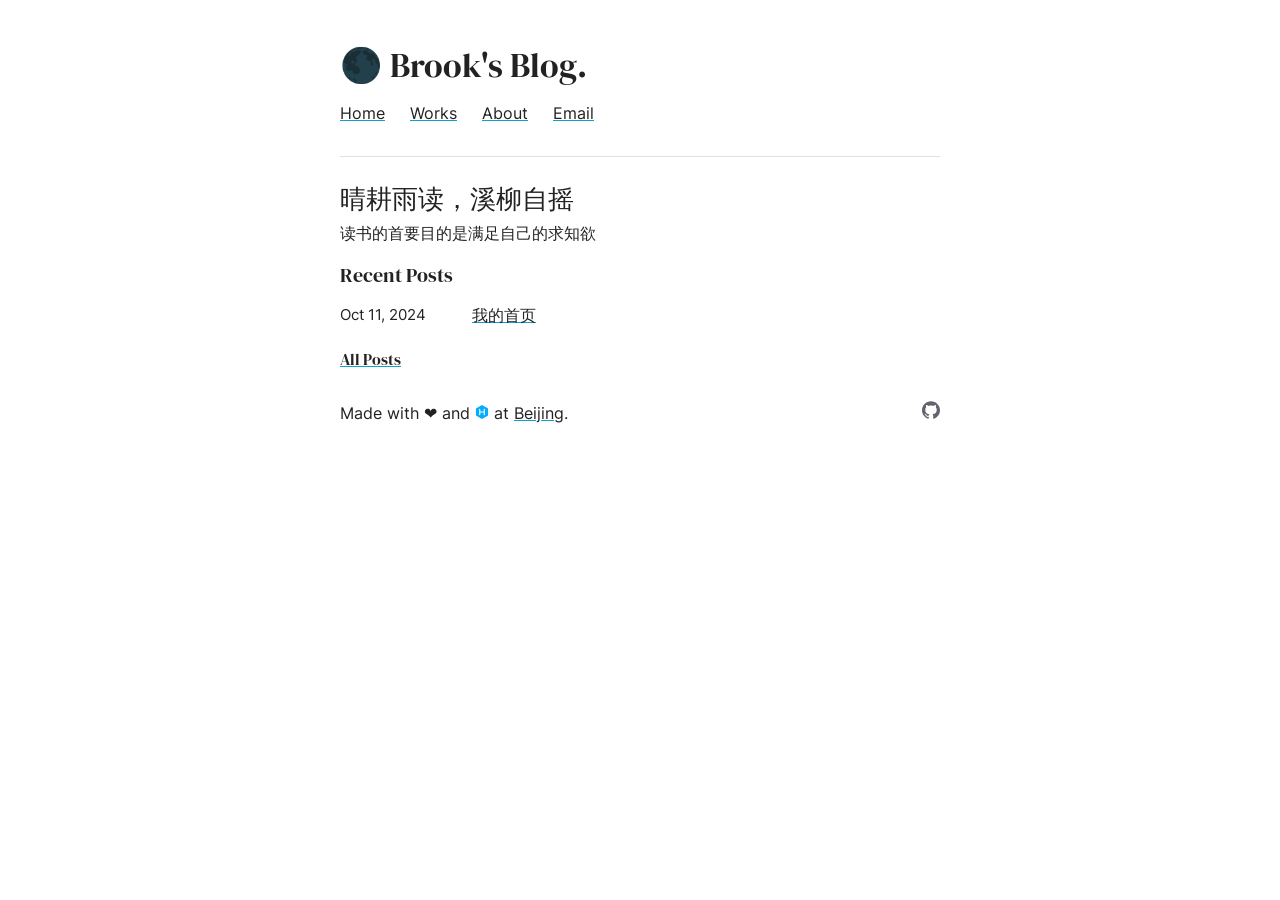
==== commit 065afd70: "Site updated: 2024-10-14 16:21:12" ====
--- a/index.html
+++ b/index.html
@@ -1,212 +1,271 @@
 <!DOCTYPE html>
-<html lang=en>
+<html lang="en">
+
 <head>
-    <!-- so meta -->
-    <meta charset="utf-8">
-    <meta http-equiv="X-UA-Compatible" content="IE=edge">
-    <meta name="HandheldFriendly" content="True">
-    <meta name="viewport" content="width=device-width, initial-scale=1, maximum-scale=5" />
-    <meta property="og:type" content="website">
-<meta property="og:title" content="Hexo">
-<meta property="og:url" content="http://example.com/index.html">
-<meta property="og:site_name" content="Hexo">
-<meta property="og:locale" content="en_US">
-<meta property="article:author" content="John Doe">
-<meta name="twitter:card" content="summary">
-    
-    
-      
-        
-          <link rel="shortcut icon" href="/images/favicon.ico">
-        
-      
-      
-        
-          <link rel="icon" type="image/png" href="/images/favicon-192x192.png" sizes="192x192">
-        
-      
-      
-        
-          <link rel="apple-touch-icon" sizes="180x180" href="/images/apple-touch-icon.png">
-        
-      
-    
-    <!-- title -->
-    <title>Hexo</title>
-    <!-- async scripts -->
-    <!-- Google Analytics -->
-
-
-    <!-- Umami Analytics -->
-
-
-    <!-- styles -->
-    
-<link rel="stylesheet" href="/css/style.css">
-
-    <!-- persian styles -->
-    
-    <!-- rss -->
-    
-    
-	<!-- mathjax -->
-	
+
+  <!-- Minima -->
+  <!-- Hexo theme created by @adisaktijrs -->
+
+  <!-- Basic Page Needs
+  –––––––––––––––––––––––––––––––––––––––––––––––––– -->
+  <meta charset="utf-8">
+
+  
+  <title>Hexo</title>
+  
+  <link rel="canonical" href="http://example.com/">
+  
+  <meta name="description" content="">
+  
+  
+  <meta name="author" content="John Doe">
+  
+  <meta property="og:image" content="http://example.com/images/thumbnail.jpg">
+  
+  <meta property="og:site_name" content="Hexo" />
+  <meta property="og:type" content="article" />
+  <meta property="og:title" content="Hexo" />
+  
+  <meta property="og:description" content="">
+  
+  <meta property="og:url" content="http://example.com/" />
+
+  <meta name="twitter:card" content="summary_large_image">
+  <meta name="twitter:title" content="Hexo">
+  
+  <meta name="twitter:description" content="">
+  
+  
+  <meta name="twitter:image" content="http://example.com/images/thumbnail.jpg">
+  
+  <meta name="twitter:url" content="http://example.com/" />
+
+  <!-- Mobile Specific Metas
+  –––––––––––––––––––––––––––––––––––––––––––––––––– -->
+  <meta name="viewport" content="width=device-width, initial-scale=1">
+
+  <!-- Preload fonts
+  –––––––––––––––––––––––––––––––––––––––––––––––––– -->
+  <link rel="preload" href="../fonts/dm-serif-display-v4-latin-regular.woff2" as="font" type="font/woff2" crossorigin>
+  <link rel="preload" href="../fonts/inter-v2-latin-regular.woff2" as="font" type="font/woff2" crossorigin>
+
+  <!-- CSS
+  –––––––––––––––––––––––––––––––––––––––––––––––––– -->
+  
+<link rel="stylesheet" href="/css/normalize.css">
+
+  
+<link rel="stylesheet" href="/css/skeleton.css">
+
+  
+<link rel="stylesheet" href="/css/custom.css">
+
+  
+<link rel="stylesheet" href="/css/prism-dark.css">
+
+  
+<link rel="stylesheet" href="/css/prism-line-numbers.css">
+
+  <!-- User css -->
+  
+  
+<link rel="stylesheet" href="/css/user.css">
+
+  
+
+  <!-- Favicon
+  –––––––––––––––––––––––––––––––––––––––––––––––––– -->
+  <link rel="icon" type="image/png" href="/images/favicon.png">
+
+  <!-- Custom Theme Color Style
+  –––––––––––––––––––––––––––––––––––––––––––––––––– -->
+  <style>
+  a:not(.icon) {
+    text-decoration-color: #0FA0CE;
+    background-image: linear-gradient(
+      to bottom,
+      rgba(0, 0, 0, 0) 50%,
+      #0FA0CE 50%
+    );
+  }
+  blockquote {
+    border-left: 8px solid #0FA0CE;
+  }
+  .nanobar .bar {
+    background: #0FA0CE;
+  }
+  .button.button-primary:hover,
+  button.button-primary:hover,
+  input[type="submit"].button-primary:hover,
+  input[type="reset"].button-primary:hover,
+  input[type="button"].button-primary:hover,
+  .button.button-primary:focus,
+  button.button-primary:focus,
+  input[type="submit"].button-primary:focus,
+  input[type="reset"].button-primary:focus,
+  input[type="button"].button-primary:focus {
+    background-color: #0FA0CE;
+    border-color: #0FA0CE;
+  }
+  input[type="email"]:focus,
+  input[type="number"]:focus,
+  input[type="search"]:focus,
+  input[type="text"]:focus,
+  input[type="tel"]:focus,
+  input[type="url"]:focus,
+  input[type="password"]:focus,
+  textarea:focus,
+  select:focus {
+    border: 1px solid #0FA0CE;
+  }
+</style>
+
+  <!-- Google Analytics (With Privacy Settings On)
+  –––––––––––––––––––––––––––––––––––––––––––––––––– -->
+  
+
 <meta name="generator" content="Hexo 7.3.0"></head>
 
-<body class="max-width mx-auto px3 ltr">
-    
-    <div class="content index py4 h-card">
-        
-          <header id="header">
-  <a class="u-url u-uid" href="/">
-  
-    
-      <img id="logo" alt class="u-logo" src="/images/logo.png" />
-    
-  
-    <div id="title">
-      <h1 class="p-name">Hexo</h1>
-    </div>
-  </a>
-  <div id="nav">
-    <ul>
-      <li class="icon">
-        <a href="#" aria-label="Menu"><i class="fa-solid fa-bars fa-2x"></i></a>
-      </li>
-      <!--
-     --><li><a href="/">Home</a></li><!--
-   --><!--
-     --><li><a href="/about/">About</a></li><!--
-   --><!--
-     --><li><a href="/archives/">Writing</a></li><!--
-   --><!--
-     --><li><a target="_blank" rel="noopener" href="http://github.com/brookwang1">Projects</a></li><!--
-   -->
-    </ul>
-  </div>
-</header>
-
-        
-        <section id="about" class="p-note">
-  
-  
-    <p>
-      Find me on
-      
-      
-      
-        
-        
-          <a class="icon u-url" target="_blank" rel="noopener me" href="http://github.com/brookwang1" aria-label="github" title="github">
-            <i class="fa-brands fa-github"></i><!--
-      ---></a><!--
-    ---><!--
-    ---> and 
-        
-      
-        
-        
-          <a class="icon u-email" target="_blank" rel="noopener" href="mailto:jieseanwang@gmail.com" aria-label="mail" title="mail">
-            <i class="fa-solid fa-envelope"></i><!--
-      ---></a>
-        <!--
-    --->.
-        
-      
-    </p>
-  
-</section>
-
-<section id="writing">
-  <span class="h1"><a href="/archives/">Writing</a></span>
-  
-  <ul class="post-list">
-    
-    
-      
-    
-    
-      <li class="post-item">
-        
-    <div class="meta">
-      
-        
-          <time datetime="2024-10-11T10:22:15.000Z" class="dt-published" itemprop="datePublished">2024-10-11</time>
-        
-      
-    </div>
-
-
-        <span>
-    
-        <a class="" href="/2024/10/11/%E6%88%91%E7%9A%84%E9%A6%96%E9%A1%B5/">我的首页</a>
-    
-
-
-</span>
-      </li>
-    
-  </ul>
-  
-</section>
-
-
-
-        
-        <footer id="footer">
-  <div class="footer-left">
-    Copyright &copy;
-    
-    
-    2016-2024
-    John Doe
-  </div>
-  <div class="footer-right">
-    <nav>
-      <ul>
-        <!--
-       --><li><a href="/">Home</a></li><!--
-     --><!--
-       --><li><a href="/about/">About</a></li><!--
-     --><!--
-       --><li><a href="/archives/">Writing</a></li><!--
-     --><!--
-       --><li><a target="_blank" rel="noopener" href="http://github.com/brookwang1">Projects</a></li><!--
-     -->
-      </ul>
-    </nav>
-  </div>
-</footer>
-
-    </div>
-    <!-- styles -->
-
-
-
-  <link rel="preload" as="style" href="https://cdnjs.cloudflare.com/ajax/libs/font-awesome/6.4.0/css/all.min.css" crossorigin="anonymous" onload="this.onload=null;this.rel='stylesheet'"/>
-
-
-    <!-- jquery -->
-
-  <script src="https://cdnjs.cloudflare.com/ajax/libs/jquery/3.6.0/jquery.min.js" crossorigin="anonymous"></script>
-
-
-
-
-<!-- clipboard -->
-
-
-<script src="/js/main.js"></script>
-
-<!-- search -->
-
-<!-- Baidu Analytics -->
-
-<!-- Cloudflare Analytics -->
-
-<!-- Disqus Comments -->
-
-<!-- utterances Comments -->
+<body>
+  <div class="container">
+    <div class="row">
+      <div>
+
+        <div class="row">
+  <div class="two columns" style="max-width: 50px">
+    <h1 class="mt-2 mode">
+      <div onclick=setDarkMode(true) id="darkBtn">🌑</div>
+      <div onclick=setDarkMode(false) id="lightBtn" class=hidden>☀️</div>
+      <script >
+        if (localStorage.getItem('preferredTheme') == 'dark') {
+          setDarkMode(true)
+        }
+        function setDarkMode(isDark) {
+          var darkBtn = document.getElementById('darkBtn')
+          var lightBtn = document.getElementById('lightBtn')
+          if (isDark) {
+            lightBtn.style.display = "block"
+            darkBtn.style.display = "none"
+            localStorage.setItem('preferredTheme', 'dark');
+          } else {
+            lightBtn.style.display = "none"
+            darkBtn.style.display = "block"
+            localStorage.removeItem('preferredTheme');
+          }
+          document.body.classList.toggle("darkmode");
+        }
+      </script>
+    </h1>
+  </div>
+
+  <div class="six columns ml-1">
+    <h1 class="mt-2">
+      Brook&#39;s Blog.
+    </h1>
+  </div>
+
+  <div class="twelve columns">
+    <div class="row">
+      <div class="nine columns left">
+        <a href="/">Home</a>
+        
+          
+          <a href="/Works" class="ml">Works</a>
+          
+        
+          
+          <a href="/About" class="ml">About</a>
+          
+        
+        
+          
+            <a href="mailto:jieseanwang@gmail.com" target="_blank" class="ml">Email</a>
+          
+        
+      </div>
+    </div>
+    <hr style="margin-bottom: 2.6rem">
+  </div>
+</div>
+
+        <div class="trans">
+          <div class="row">
+  <div class="column">
+    <!-- Main information, edit it on theme/_config.yml -->
+    <h2 class="mb-2">晴耕雨读，溪柳自摇</h2>
+    <p>读书的首要目的是满足自己的求知欲</p>
+    <p></p>
+  </div>
+</div>
+
+<h3>Recent Posts</h3>
+
+
+<div class="row">
+
+  <div class="three columns left lit">
+    <p class="bottom">Oct 11, 2024</p>
+  </div>
+  <div class="nine columns left mb-3">
+    <a href="/2024/10/11/%E6%88%91%E7%9A%84%E9%A6%96%E9%A1%B5/" >
+      
+        我的首页
+      
+    </a>
+  </div>
+</div>
+
+
+<h4> <a href="/archives">All Posts</a></h4>
+
+          <div class="row mt-2">
+  
+    <div class="eight columns">
+      <p id="madewith">Made with ❤ and
+        <a class="footer-link icon" href="https://hexo.io" target="_blank" style="text-decoration: none;" rel="noreferrer" aria-label="Hexo.io">
+        <svg class="hexo svg-hov" width="14" role="img" xmlns="http://www.w3.org/2000/svg" viewBox="0 0 24 24"><title>Hexo.js</title><path d="M12 .007L1.57 6.056V18.05L12 23.995l10.43-6.049V5.952L12 .007zm4.798 17.105l-.939.521-.939-.521V12.94H9.08v4.172l-.94.521-.938-.521V6.89l.939-.521.939.521v4.172h5.84V6.89l.94-.521.938.521v10.222z"/></svg>
+        </a>
+        
+        at <a href="https://en.wikipedia.org/wiki/Earth" target="_blank" rel="noreferrer">Beijing</a>.</p>
+        
+    </div>
+
+    <!-- Sepcial thanks to https://simpleicons.org/ for the icons -->
+    <div class="four columns mb-3 posisi" >
+      
+      <a class="ml-0 footer-link icon" href="https://github.com/brookwang1" target="_blank" style="text-decoration: none" rel="noreferrer" aria-label="GitHub">
+        <svg class="github svg-hov" width="18" role="img" viewBox="0 0 24 24" xmlns="http://www.w3.org/2000/svg"><title>GitHub</title><path d="M12 .297c-6.63 0-12 5.373-12 12 0 5.303 3.438 9.8 8.205 11.385.6.113.82-.258.82-.577 0-.285-.01-1.04-.015-2.04-3.338.724-4.042-1.61-4.042-1.61C4.422 18.07 3.633 17.7 3.633 17.7c-1.087-.744.084-.729.084-.729 1.205.084 1.838 1.236 1.838 1.236 1.07 1.835 2.809 1.305 3.495.998.108-.776.417-1.305.76-1.605-2.665-.3-5.466-1.332-5.466-5.93 0-1.31.465-2.38 1.235-3.22-.135-.303-.54-1.523.105-3.176 0 0 1.005-.322 3.3 1.23.96-.267 1.98-.399 3-.405 1.02.006 2.04.138 3 .405 2.28-1.552 3.285-1.23 3.285-1.23.645 1.653.24 2.873.12 3.176.765.84 1.23 1.91 1.23 3.22 0 4.61-2.805 5.625-5.475 5.92.42.36.81 1.096.81 2.22 0 1.606-.015 2.896-.015 3.286 0 .315.21.69.825.57C20.565 22.092 24 17.592 24 12.297c0-6.627-5.373-12-12-12"/></svg>
+      </a>
+      
+
+      
+
+      
+
+      
+
+    </div>
+  
+</div>
+
+        </div>
+      </div>
+
+    </div>
+
+  </div>
+  <script src="/js/nanobar.min.js"></script>
+  <script>
+    var options = {
+      classname: 'nanobar',
+      id: 'myNanobar'
+    };
+    var nanobar = new Nanobar(options);
+    nanobar.go(30);
+    nanobar.go(76);
+    nanobar.go(100);
+  </script>
 
 </body>
+
 </html>
--- a/css/skeleton.css
+++ b/css/skeleton.css
@@ -0,0 +1,617 @@
+/*
+* Skeleton V2.0.4
+* Copyright 2014, Dave Gamache
+* www.getskeleton.com
+* Free to use under the MIT license.
+* http://www.opensource.org/licenses/mit-license.php
+* 12/29/2014
+*/
+/* Table of contents
+––––––––––––––––––––––––––––––––––––––––––––––––––
+- Grid
+- Base Styles
+- Typography
+- Links
+- Buttons
+- Forms
+- Lists
+- Code
+- Tables
+- Spacing
+- Utilities
+- Clearing
+- Media Queries
+*/
+/* Grid
+–––––––––––––––––––––––––––––––––––––––––––––––––– */
+.container {
+  position: relative;
+  width: 100%;
+  max-width: 640px;
+  margin: 0 auto;
+  padding: 0 20px;
+  box-sizing: border-box;
+}
+
+.column,
+.columns {
+  width: 100%;
+  float: left;
+  box-sizing: border-box;
+}
+
+/* For devices larger than 550px */
+@media (min-width: 550px) {
+  .column,
+  .columns {
+    margin-left: 4%;
+  }
+
+  .column:first-child,
+  .columns:first-child {
+    margin-left: 0;
+  }
+
+  .one.column,
+  .one.columns {
+    width: 4.66666666667%;
+  }
+
+  .two.columns {
+    width: 13.3333333333%;
+  }
+
+  .three.columns {
+    width: 22%;
+  }
+
+  .four.columns {
+    width: 30.6666666667%;
+  }
+
+  .five.columns {
+    width: 39.3333333333%;
+  }
+
+  .six.columns {
+    width: 48%;
+  }
+
+  .seven.columns {
+    width: 56.6666666667%;
+  }
+
+  .eight.columns {
+    width: 65.3333333333%;
+  }
+
+  .nine.columns {
+    width: 74.0%;
+  }
+
+  .ten.columns {
+    width: 82.6666666667%;
+  }
+
+  .eleven.columns {
+    width: 91.3333333333%;
+  }
+
+  .twelve.columns {
+    width: 100%;
+    margin-left: 0;
+  }
+
+  .one-third.column {
+    width: 30.6666666667%;
+  }
+
+  .two-thirds.column {
+    width: 65.3333333333%;
+  }
+
+  .one-half.column {
+    width: 48%;
+  }
+
+  /* Offsets */
+  .offset-by-one.column,
+  .offset-by-one.columns {
+    margin-left: 8.66666666667%;
+  }
+
+  .offset-by-two.column,
+  .offset-by-two.columns {
+    margin-left: 17.3333333333%;
+  }
+
+  .offset-by-three.column,
+  .offset-by-three.columns {
+    margin-left: 26%;
+  }
+
+  .offset-by-four.column,
+  .offset-by-four.columns {
+    margin-left: 34.6666666667%;
+  }
+
+  .offset-by-five.column,
+  .offset-by-five.columns {
+    margin-left: 43.3333333333%;
+  }
+
+  .offset-by-six.column,
+  .offset-by-six.columns {
+    margin-left: 52%;
+  }
+
+  .offset-by-seven.column,
+  .offset-by-seven.columns {
+    margin-left: 60.6666666667%;
+  }
+
+  .offset-by-eight.column,
+  .offset-by-eight.columns {
+    margin-left: 69.3333333333%;
+  }
+
+  .offset-by-nine.column,
+  .offset-by-nine.columns {
+    margin-left: 78.0%;
+  }
+
+  .offset-by-ten.column,
+  .offset-by-ten.columns {
+    margin-left: 86.6666666667%;
+  }
+
+  .offset-by-eleven.column,
+  .offset-by-eleven.columns {
+    margin-left: 95.3333333333%;
+  }
+
+  .offset-by-one-third.column,
+  .offset-by-one-third.columns {
+    margin-left: 34.6666666667%;
+  }
+
+  .offset-by-two-thirds.column,
+  .offset-by-two-thirds.columns {
+    margin-left: 69.3333333333%;
+  }
+
+  .offset-by-one-half.column,
+  .offset-by-one-half.columns {
+    margin-left: 52%;
+  }
+}
+
+/* Base Styles
+–––––––––––––––––––––––––––––––––––––––––––––––––– */
+/* NOTE
+html is set to 62.5% so that all the REM measurements throughout Skeleton
+are based on 10px sizing. So basically 1.5rem = 15px :) */
+html {
+  font-size: 62.5%;
+}
+
+body {
+  font-size: 1.6em;
+  /* currently ems cause chrome bug misinterpreting rems on body element */
+  line-height: 1.6;
+  font-weight: 400;
+  font-family: "Inter", "HelveticaNeue", "Helvetica Neue", Helvetica, Arial, sans-serif;
+  color: #222;
+}
+
+/* Typography
+–––––––––––––––––––––––––––––––––––––––––––––––––– */
+h1, h2, h3, h4, h5, h6 {
+  margin-top: 0;
+  margin-bottom: 1.5rem;
+  font-family: 'DM Serif Display', serif;
+  font-weight: 400;
+}
+
+h1 {
+  font-size: 3.4rem;
+  line-height: 1.2;
+}
+
+h2 {
+  font-size: 2.6rem;
+  line-height: 1.25;
+}
+
+h3 {
+  font-size: 2.0rem;
+  line-height: 1.3;
+}
+
+h4 {
+  font-size: 1.6rem;
+  line-height: 1.35;
+}
+
+h5 {
+  font-size: 1.4rem;
+  line-height: 1.5;
+}
+
+h6 {
+  font-size: 1.2rem;
+  line-height: 1.6;
+  letter-spacing: 0;
+}
+
+/* Larger than phablet */
+/* @media (min-width: 550px) {
+  h1 {
+    font-size: 5.0rem;
+  }
+
+  h2 {
+    font-size: 4.2rem;
+  }
+
+  h3 {
+    font-size: 3.6rem;
+  }
+
+  h4 {
+    font-size: 3.0rem;
+  }
+
+  h5 {
+    font-size: 2.4rem;
+  }
+
+  h6 {
+    font-size: 1.8rem;
+  }
+} */
+
+p {
+  margin-top: 0;
+}
+
+/* Links
+–––––––––––––––––––––––––––––––––––––––––––––––––– */
+a:not(.icon) {
+  color: inherit;
+  background-size: 100% 200%;
+  transition:
+    background-position .2s ease-in-out
+}
+
+a:hover:not(.icon),
+a:focus:not(.icon) {
+  background-position: 0 100%;
+  color: #fff;
+}
+
+/* a:hover {
+  background-color: #0FA0CE;
+  transition: to top 200ms ease-out;
+
+}
+
+.link {
+  text-decoration: none;
+  color: inherit;
+  position: relative;
+}
+
+.link:hover {
+  color: inherit;
+}
+
+.link:after {
+  content: "";
+  position: absolute;
+  z-index: -1;
+  top: 80%;
+  left: -0.1em;
+  right: -0.1em;
+  bottom: 0;
+  transition: top 200ms cubic-bezier(0, .8, .13, 1);
+  background-color: #0FA0CE;
+}
+
+.link:hover:after {
+  top: 0%;
+} */
+
+/* Buttons
+–––––––––––––––––––––––––––––––––––––––––––––––––– */
+.button,
+button,
+input[type="submit"],
+input[type="reset"],
+input[type="button"] {
+  display: inline-block;
+  height: 38px;
+  padding: 0 30px;
+  color: #555;
+  text-align: center;
+  font-size: 11px;
+  font-weight: 600;
+  line-height: 38px;
+  letter-spacing: .1rem;
+  text-transform: uppercase;
+  text-decoration: none;
+  white-space: nowrap;
+  background-color: transparent;
+  border-radius: 4px;
+  border: 1px solid #bbb;
+  cursor: pointer;
+  box-sizing: border-box;
+}
+
+.button:hover,
+button:hover,
+input[type="submit"]:hover,
+input[type="reset"]:hover,
+input[type="button"]:hover,
+.button:focus,
+button:focus,
+input[type="submit"]:focus,
+input[type="reset"]:focus,
+input[type="button"]:focus {
+  color: #333;
+  border-color: #888;
+  outline: 0;
+}
+
+.button.button-primary,
+button.button-primary,
+input[type="submit"].button-primary,
+input[type="reset"].button-primary,
+input[type="button"].button-primary {
+  color: #FFF;
+  background-color: #333;
+  border-color: #333;
+}
+
+.button.button-primary:hover,
+button.button-primary:hover,
+input[type="submit"].button-primary:hover,
+input[type="reset"].button-primary:hover,
+input[type="button"].button-primary:hover,
+.button.button-primary:focus,
+button.button-primary:focus,
+input[type="submit"].button-primary:focus,
+input[type="reset"].button-primary:focus,
+input[type="button"].button-primary:focus {
+  color: #FFF;
+}
+
+/* Forms
+–––––––––––––––––––––––––––––––––––––––––––––––––– */
+input[type="email"],
+input[type="number"],
+input[type="search"],
+input[type="text"],
+input[type="tel"],
+input[type="url"],
+input[type="password"],
+textarea,
+select {
+  height: 38px;
+  padding: 6px 10px;
+  /* The 6px vertically centers text on FF, ignored by Webkit */
+  background-color: #fff;
+  border: 1px solid #D1D1D1;
+  border-radius: 4px;
+  box-shadow: none;
+  box-sizing: border-box;
+}
+
+/* Removes awkward default styles on some inputs for iOS */
+input[type="email"],
+input[type="number"],
+input[type="search"],
+input[type="text"],
+input[type="tel"],
+input[type="url"],
+input[type="password"],
+textarea {
+  -webkit-appearance: none;
+  -moz-appearance: none;
+  appearance: none;
+}
+
+textarea {
+  min-height: 65px;
+  padding-top: 6px;
+  padding-bottom: 6px;
+}
+
+input[type="email"]:focus,
+input[type="number"]:focus,
+input[type="search"]:focus,
+input[type="text"]:focus,
+input[type="tel"]:focus,
+input[type="url"]:focus,
+input[type="password"]:focus,
+textarea:focus,
+select:focus {
+  outline: 0;
+}
+
+label,
+legend {
+  display: block;
+  margin-bottom: .5rem;
+  font-weight: 600;
+}
+
+fieldset {
+  padding: 0;
+  border-width: 0;
+}
+
+input[type="checkbox"],
+input[type="radio"] {
+  display: inline;
+}
+
+label>.label-body {
+  display: inline-block;
+  margin-left: .5rem;
+  font-weight: normal;
+}
+
+/* Lists
+–––––––––––––––––––––––––––––––––––––––––––––––––– */
+ul {
+  list-style: circle outside;
+  margin-left: 2rem;
+}
+
+ol {
+  list-style: decimal outside;
+  margin-left: 2rem;
+}
+
+ol, ul {
+  padding-left: 0;
+  margin-top: 0;
+}
+
+ul ul,
+ul ol,
+ol ol,
+ol ul {
+  margin: 1.5rem 0 1.5rem 3rem;
+  font-size: 90%;
+}
+
+li {
+  margin-bottom: 1rem;
+}
+
+/* Code
+–––––––––––––––––––––––––––––––––––––––––––––––––– */
+/* code {
+  padding: .2rem .5rem;
+  margin: 0 .2rem;
+  font-size: 90%;
+  white-space: nowrap;
+  background: #F1F1F1;
+  border: 1px solid #E1E1E1;
+  border-radius: 4px;
+}
+
+pre>code {
+  display: block;
+  padding: 1rem 1.5rem;
+  white-space: pre;
+} */
+/* Tables
+–––––––––––––––––––––––––––––––––––––––––––––––––– */
+th,
+td {
+  padding: 12px 15px;
+  text-align: left;
+  border-bottom: 1px solid #E1E1E1;
+}
+
+th:first-child,
+td:first-child {
+  padding-left: 0;
+}
+
+th:last-child,
+td:last-child {
+  padding-right: 0;
+}
+
+/* Spacing
+–––––––––––––––––––––––––––––––––––––––––––––––––– */
+button,
+.button {
+  margin-bottom: 1rem;
+}
+
+input,
+textarea,
+select,
+fieldset {
+  margin-bottom: 1.5rem;
+}
+
+/* pre,
+blockquote,
+dl,
+figure,
+table,
+p,
+ul,
+ol,
+form {
+  margin-bottom: 2.5rem;
+} */
+
+/* Utilities
+–––––––––––––––––––––––––––––––––––––––––––––––––– */
+.u-full-width {
+  width: 100%;
+  box-sizing: border-box;
+}
+
+.u-max-full-width {
+  max-width: 100%;
+  box-sizing: border-box;
+}
+
+.u-pull-right {
+  float: right;
+}
+
+.u-pull-left {
+  float: left;
+}
+
+/* Misc
+–––––––––––––––––––––––––––––––––––––––––––––––––– */
+hr {
+  margin-top: 3rem;
+  margin-bottom: 3.5rem;
+  border-width: 0;
+  border-top: 1px solid #E1E1E1;
+}
+
+/* Clearing
+–––––––––––––––––––––––––––––––––––––––––––––––––– */
+/* Self Clearing Goodness */
+.container:after,
+.row:after,
+.u-cf {
+  content: "";
+  display: table;
+  clear: both;
+}
+
+/* Media Queries
+–––––––––––––––––––––––––––––––––––––––––––––––––– */
+/*
+Note: The best way to structure the use of media queries is to create the queries
+near the relevant code. For example, if you wanted to change the styles for buttons
+on small devices, paste the mobile query code up in the buttons section and style it
+there.
+*/
+/* Larger than mobile */
+@media (min-width: 400px) {}
+
+/* Larger than phablet (also point when grid becomes active) */
+@media (min-width: 550px) {}
+
+/* Larger than tablet */
+@media (min-width: 750px) {}
+
+/* Larger than desktop */
+@media (min-width: 1000px) {}
+
+/* Larger than Desktop HD */
+@media (min-width: 1200px) {}
--- a/css/custom.css
+++ b/css/custom.css
@@ -0,0 +1,319 @@
+/* dm-serif-display-regular - latin */
+@font-face {
+  font-family: 'DM Serif Display';
+  font-style: normal;
+  font-weight: 400;
+  src: url('../fonts/dm-serif-display-v4-latin-regular.eot'); /* IE9 Compat Modes */
+  src: local('DM Serif Display Regular'), local('DMSerifDisplay-Regular'),
+       url('../fonts/dm-serif-display-v4-latin-regular.eot?#iefix') format('embedded-opentype'), /* IE6-IE8 */
+       url('../fonts/dm-serif-display-v4-latin-regular.woff2') format('woff2'), /* Super Modern Browsers */
+       url('../fonts/dm-serif-display-v4-latin-regular.woff') format('woff'), /* Modern Browsers */
+       url('../fonts/dm-serif-display-v4-latin-regular.ttf') format('truetype'), /* Safari, Android, iOS */
+       url('../fonts/dm-serif-display-v4-latin-regular.svg#DMSerifDisplay') format('svg'); /* Legacy iOS */
+}
+
+/* inter-regular - latin */
+@font-face {
+  font-family: 'Inter';
+  font-style: normal;
+  font-weight: 400;
+  src: url('../fonts/inter-v2-latin-regular.eot'); /* IE9 Compat Modes */
+  src: local(''),
+       url('../fonts/inter-v2-latin-regular.eot?#iefix') format('embedded-opentype'), /* IE6-IE8 */
+       url('../fonts/inter-v2-latin-regular.woff2') format('woff2'), /* Super Modern Browsers */
+       url('../fonts/inter-v2-latin-regular.woff') format('woff'), /* Modern Browsers */
+       url('../fonts/inter-v2-latin-regular.ttf') format('truetype'), /* Safari, Android, iOS */
+       url('../fonts/inter-v2-latin-regular.svg#Inter') format('svg'); /* Legacy iOS */
+}
+
+html {
+  overflow: auto;
+}
+
+img {
+  max-width: 100%;
+  -webkit-box-shadow: 0 0 5px rgba(0, 0, 0, 0.6);
+  -moz-box-shadow: 0 0 5px rgba(0, 0, 0, 0.6);
+  box-shadow: 0 0 5px rgba(0, 0, 0, 0.6);
+  margin-bottom: 1%;
+}
+
+@media (min-width: 550px) {
+  /*
+  Side by side gallery
+  use with </> alignment
+  e.g.
+  [_gallery >](imgages/test.jpg)
+  */
+  img[alt~="_gallery"] {
+    max-width: 49.5%;
+  }
+
+  /* Aligned to the right */
+  img[alt$=">"] {
+    float: right;
+  }
+
+  /* Aligned to the left */
+  img[alt$="<"] {
+    float: left;
+  }
+
+  /* Centered image */
+  img[alt$="><"] {
+    display: block;
+    margin: auto;
+    float: none !important;
+  }
+}
+
+.center {
+  text-align: center;
+}
+
+.left {
+  margin-left: 0;
+}
+
+.lit {
+  font-size: 1.5rem;
+  font-weight: 300;
+}
+
+.little-svg {
+  fill: #fff;
+}
+
+.ml-0 {
+  margin-left: 0.7rem;
+}
+
+.ml {
+  margin-left: 2rem;
+}
+
+.ml-1 {
+  margin-left: 5rem;
+}
+
+.bottom {
+  margin-block-start: 0px;
+  margin-block-end: 0px;
+  margin-bottom: 0px;
+}
+
+.mb-1 {
+  margin-bottom: 0px;
+}
+
+.mb-2 {
+  margin-bottom: 5px;
+}
+
+.mb-3 {
+  margin-bottom: 20px;
+}
+
+.mr {
+  margin-right: 32px;
+}
+
+.mt-0 {
+  margin-top: 0px;
+}
+
+.mt-2 {
+  margin-top: 3rem;
+}
+
+.mt-3 {
+  margin-top: 4rem;
+}
+
+.mx-auto {
+  margin: auto;
+}
+
+.mode {
+  position: absolute;
+  display: block;
+  cursor: pointer;
+  -webkit-touch-callout: none; /* iOS Safari */
+    -webkit-user-select: none; /* Safari */
+     -khtml-user-select: none; /* Konqueror HTML */
+       -moz-user-select: none; /* Old versions of Firefox */
+        -ms-user-select: none; /* Internet Explorer/Edge */
+            user-select: none; /* Non-prefixed version, currently
+                                  supported by Chrome, Edge, Opera and Firefox */
+}
+
+.text-center {
+  text-align: center;
+}
+
+.text-right {
+  text-align: right;
+}
+
+.tag-link {
+  margin-right: 10px;
+}
+
+.about {
+  width: 150px;
+  height: 150px;
+  border-radius: 50%;
+}
+
+li p code {
+  background-color: rgb(230, 230, 230);
+  border-radius: 5px;
+  padding: 0px 2px;
+  font-size: 85%;
+}
+
+body.darkmode li p code {
+  background-color: rgb(65, 65, 65);
+}
+
+/* blockquote */
+blockquote {
+  font-family: 'Inter';
+  background-color: rgba(148, 148, 149, 0.08) ;
+  margin: 1.5em 0px;
+  padding: 1.1em 20px 1px 20px;
+  font-style: italic;
+}
+
+blockquote footer {
+  font-family: 'Inter';
+  font-size: 16px;
+  padding-bottom: 10px;
+  margin-top: -10px;
+}
+
+blockquote footer cite:before {
+  content: "—";
+  padding: 0 0.5em;
+}
+
+/* Scroll bar */
+::-webkit-scrollbar {
+  width: 8px;
+  height: 8px;
+}
+
+::-webkit-scrollbar-thumb {
+  background: rgb(128 128 128 / 70%);
+}
+::-webkit-scrollbar-thumb:window-inactive {
+  background: rgb(128 128 128 / 20%);
+}
+
+::-webkit-scrollbar-thumb:active { 
+  background-color: rgb(128 128 128 / 100%);
+}
+
+/* Footer */
+a.footer-link:hover,
+a.footer-link:focus {
+  cursor: pointer;
+}
+
+.svg-hov {
+  transition: all .2s ease-in-out;
+}
+.svg-hov:hover {
+  transform: translateY(-3px);
+  transition: all .2s ease-in-out;
+
+}
+
+.hexo {
+  fill: #03adfc;
+  vertical-align: middle;
+  padding-bottom: 4px;
+}
+
+.github {
+  fill: #63636F;
+}
+.linkedin {
+  fill: #0073b1;
+}
+.twitter {
+  fill: #1DA1F2;
+}
+.instagram {
+  fill: #E4405F
+}
+
+.nanobar {
+  left: 0;
+}
+
+body {
+  position: absolute;
+  top: 10px;
+  left: 10px;
+  bottom: 10px;
+  right: 10px;
+  padding: 5px;
+  overflow-y: scroll;
+  overflow-x: hidden;
+  transition: all 0.3s ease-in-out;
+}
+
+body.darkmode {
+  background: rgb(34, 34, 38);
+  color: rgb(230, 230, 230);
+}
+
+.trans {
+  animation: transitionPlay 0.7s;
+}
+
+@keyframes transitionPlay {
+  from {
+    opacity: 0;
+    transform: translateY(20px);
+  }
+
+  to {
+    opacity: 1;
+    transform: none;
+  }
+}
+
+.hidden {
+  display: none;
+}
+
+#comments {
+  text-align: center;
+}
+
+#madewith {
+  text-align: center;
+}
+
+.posisi {
+  text-align: center;
+}
+
+
+
+@media (min-width: 550px) {
+  .posisi {
+    text-align: right;
+  }
+
+  #comments {
+    text-align: left;
+  }
+
+  #madewith {
+    text-align: left;
+  }
+
+}
--- a/css/prism-dark.css
+++ b/css/prism-dark.css
@@ -0,0 +1,289 @@
+/* https://github.com/PrismJS/prism-themes/blob/master/themes/prism-vsc-dark-plus.css */
+pre[class*="language-"],
+code[class*="language-"] {
+  color: #d4d4d4;
+  font-size: 13px;
+  text-shadow: none;
+  font-family: Menlo, Monaco, Consolas, "Andale Mono", "Ubuntu Mono",
+    "Courier New", monospace;
+  direction: ltr;
+  text-align: left;
+  white-space: pre;
+  word-spacing: normal;
+  word-break: normal;
+  line-height: 1.5;
+  -moz-tab-size: 4;
+  -o-tab-size: 4;
+  tab-size: 4;
+  -webkit-hyphens: none;
+  -moz-hyphens: none;
+  -ms-hyphens: none;
+  hyphens: none;
+}
+
+pre[class*="language-"]::selection,
+code[class*="language-"]::selection,
+pre[class*="language-"] *::selection,
+code[class*="language-"] *::selection {
+  text-shadow: none;
+  background: #75a7ca;
+}
+
+@media print {
+  pre[class*="language-"],
+  code[class*="language-"] {
+    text-shadow: none;
+  }
+}
+
+pre[class*="language-"] {
+  padding: 1em;
+  margin: 0.5em 0;
+  overflow: auto;
+  background: #292929;
+}
+
+:not(pre) > code[class*="language-"] {
+  padding: 0.1em 0.3em;
+  border-radius: 0.3em;
+  color: #db4c69;
+  background: #f9f2f4;
+}
+/*********************************************************
+* Tokens
+*/
+.namespace {
+  opacity: 0.7;
+}
+
+.token.doctype .token.doctype-tag {
+  color: #569cd6;
+}
+
+.token.doctype .token.name {
+  color: #9cdcfe;
+}
+
+.token.comment,
+.token.prolog {
+  color: #6a9955;
+}
+
+.token.punctuation,
+.language-html .language-css .token.punctuation,
+.language-html .language-javascript .token.punctuation {
+  color: #d4d4d4;
+}
+
+.token.property,
+.token.tag,
+.token.boolean,
+.token.number,
+.token.constant,
+.token.symbol,
+.token.inserted,
+.token.unit {
+  color: #b5cea8;
+}
+
+.token.selector,
+.token.attr-name,
+.token.string,
+.token.char,
+.token.builtin,
+.token.deleted {
+  color: #ce9178;
+}
+
+.language-css .token.string.url {
+  text-decoration: underline;
+}
+
+.token.operator,
+.token.entity {
+  color: #d4d4d4;
+}
+
+.token.operator.arrow {
+  color: #569cd6;
+}
+
+.token.atrule {
+  color: #ce9178;
+}
+
+.token.atrule .token.rule {
+  color: #c586c0;
+}
+
+.token.atrule .token.url {
+  color: #9cdcfe;
+}
+
+.token.atrule .token.url .token.function {
+  color: #dcdcaa;
+}
+
+.token.atrule .token.url .token.punctuation {
+  color: #d4d4d4;
+}
+
+.token.keyword {
+  color: #569cd6;
+}
+
+.token.keyword.module,
+.token.keyword.control-flow {
+  color: #c586c0;
+}
+
+.token.function,
+.token.function .token.maybe-class-name {
+  color: #dcdcaa;
+}
+
+.token.regex {
+  color: #d16969;
+}
+
+.token.important {
+  color: #569cd6;
+}
+
+.token.italic {
+  font-style: italic;
+}
+
+.token.constant {
+  color: #9cdcfe;
+}
+
+.token.class-name,
+.token.maybe-class-name {
+  color: #4ec9b0;
+}
+
+.token.console {
+  color: #9cdcfe;
+}
+
+.token.parameter {
+  color: #9cdcfe;
+}
+
+.token.interpolation {
+  color: #9cdcfe;
+}
+
+.token.punctuation.interpolation-punctuation {
+  color: #569cd6;
+}
+
+.token.boolean {
+  color: #569cd6;
+}
+
+.token.property,
+.token.variable,
+.token.imports .token.maybe-class-name,
+.token.exports .token.maybe-class-name {
+  color: #9cdcfe;
+}
+
+.token.selector {
+  color: #d7ba7d;
+}
+
+.token.escape {
+  color: #d7ba7d;
+}
+
+.token.tag {
+  color: #569cd6;
+}
+
+.token.tag .token.punctuation {
+  color: #808080;
+}
+
+.token.cdata {
+  color: #808080;
+}
+
+.token.attr-name {
+  color: #9cdcfe;
+}
+
+.token.attr-value,
+.token.attr-value .token.punctuation {
+  color: #ce9178;
+}
+
+.token.attr-value .token.punctuation.attr-equals {
+  color: #d4d4d4;
+}
+
+.token.entity {
+  color: #569cd6;
+}
+
+.token.namespace {
+  color: #4ec9b0;
+}
+/*********************************************************
+* Language Specific
+*/
+
+pre[class*="language-javascript"],
+code[class*="language-javascript"],
+pre[class*="language-jsx"],
+code[class*="language-jsx"],
+pre[class*="language-typescript"],
+code[class*="language-typescript"],
+pre[class*="language-tsx"],
+code[class*="language-tsx"] {
+  color: #9cdcfe;
+}
+
+pre[class*="language-css"],
+code[class*="language-css"] {
+  color: #ce9178;
+}
+
+pre[class*="language-html"],
+code[class*="language-html"] {
+  color: #d4d4d4;
+}
+
+.language-regex .token.anchor {
+  color: #dcdcaa;
+}
+
+.language-html .token.punctuation {
+  color: #808080;
+}
+/*********************************************************
+* Line highlighting
+*/
+pre[data-line] {
+  position: relative;
+}
+
+pre[class*="language-"] > code[class*="language-"] {
+  position: relative;
+  z-index: 1;
+}
+
+.line-highlight {
+  position: absolute;
+  left: 0;
+  right: 0;
+  padding: inherit 0;
+  margin-top: 1em;
+  background: #f7ebc6;
+  box-shadow: inset 5px 0 0 #f7d87c;
+  z-index: 0;
+  pointer-events: none;
+  line-height: inherit;
+  white-space: pre;
+}
--- a/css/prism-line-numbers.css
+++ b/css/prism-line-numbers.css
@@ -0,0 +1,39 @@
+pre[class*="language-"].line-numbers {
+  position: relative;
+  padding-left: 3em;
+  counter-reset: linenumber;
+}
+
+pre[class*="language-"].line-numbers > code {
+  position: relative;
+  white-space: inherit;
+}
+
+.line-numbers .line-numbers-rows {
+  position: absolute;
+  pointer-events: none;
+  top: 0;
+  font-size: 100%;
+  left: -3.8em;
+  width: 3em; /* works for line-numbers below 1000 lines */
+  letter-spacing: -1px;
+  border-right: 1px solid #999;
+
+  -webkit-user-select: none;
+  -moz-user-select: none;
+  -ms-user-select: none;
+  user-select: none;
+}
+
+.line-numbers-rows > span {
+  display: block;
+  counter-increment: linenumber;
+}
+
+.line-numbers-rows > span:before {
+  content: counter(linenumber);
+  color: #999;
+  display: block;
+  padding-right: 0.8em;
+  text-align: right;
+}
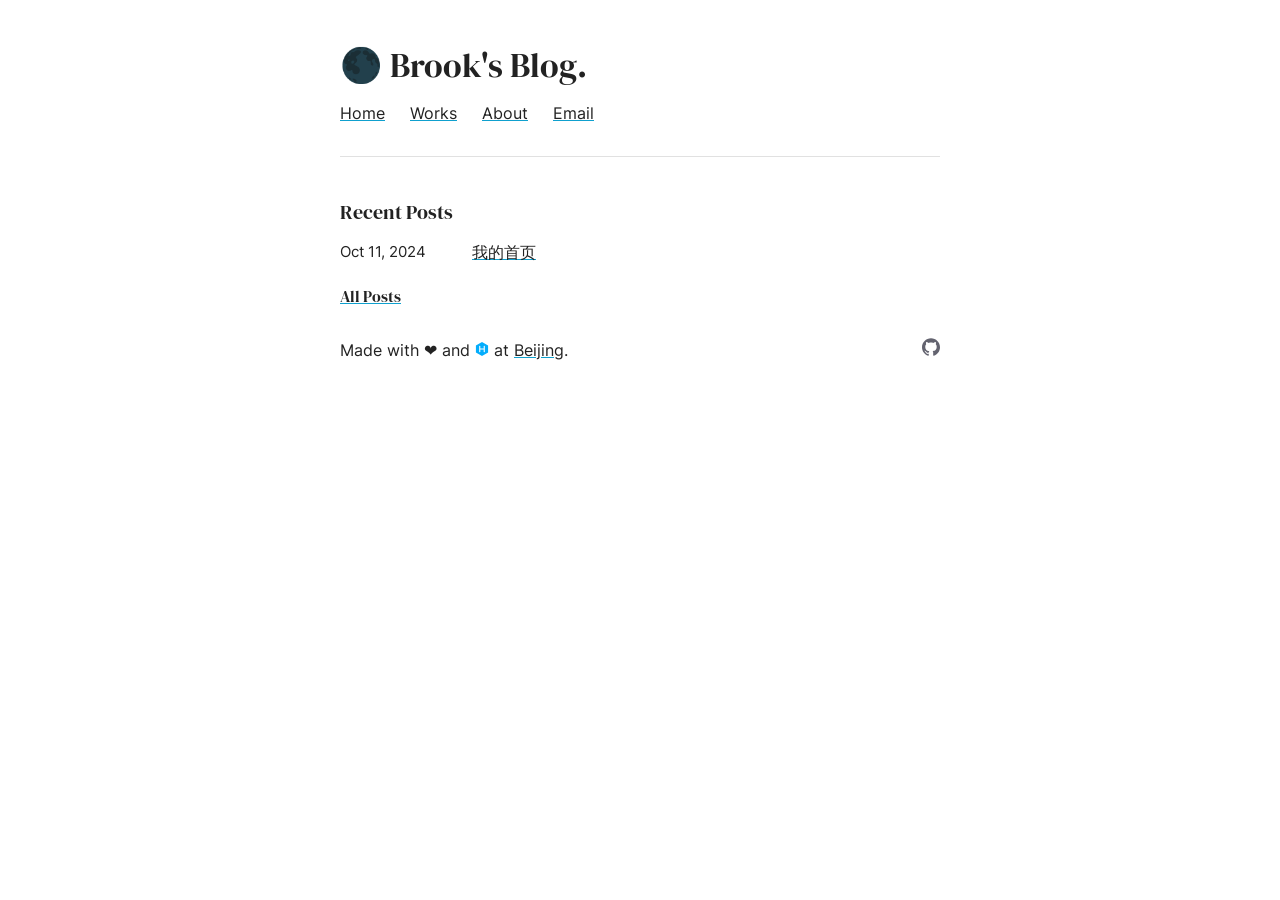
==== commit 0363e631: "Site updated: 2024-10-16 14:06:02" ====
--- a/index.html
+++ b/index.html
@@ -75,7 +75,7 @@
 
   <!-- Favicon
   –––––––––––––––––––––––––––––––––––––––––––––––––– -->
-  <link rel="icon" type="image/png" href="/images/favicon.png">
+  <link rel="icon" type="image/png" href="">
 
   <!-- Custom Theme Color Style
   –––––––––––––––––––––––––––––––––––––––––––––––––– -->
@@ -192,8 +192,8 @@
           <div class="row">
   <div class="column">
     <!-- Main information, edit it on theme/_config.yml -->
-    <h2 class="mb-2">晴耕雨读，溪柳自摇</h2>
-    <p>读书的首要目的是满足自己的求知欲</p>
+    <h2 class="mb-2"></h2>
+    <p></p>
     <p></p>
   </div>
 </div>
@@ -233,7 +233,7 @@
     <!-- Sepcial thanks to https://simpleicons.org/ for the icons -->
     <div class="four columns mb-3 posisi" >
       
-      <a class="ml-0 footer-link icon" href="https://github.com/brookwang1" target="_blank" style="text-decoration: none" rel="noreferrer" aria-label="GitHub">
+      <a class="ml-0 footer-link icon" href="https://github.com/brookwillow" target="_blank" style="text-decoration: none" rel="noreferrer" aria-label="GitHub">
         <svg class="github svg-hov" width="18" role="img" viewBox="0 0 24 24" xmlns="http://www.w3.org/2000/svg"><title>GitHub</title><path d="M12 .297c-6.63 0-12 5.373-12 12 0 5.303 3.438 9.8 8.205 11.385.6.113.82-.258.82-.577 0-.285-.01-1.04-.015-2.04-3.338.724-4.042-1.61-4.042-1.61C4.422 18.07 3.633 17.7 3.633 17.7c-1.087-.744.084-.729.084-.729 1.205.084 1.838 1.236 1.838 1.236 1.07 1.835 2.809 1.305 3.495.998.108-.776.417-1.305.76-1.605-2.665-.3-5.466-1.332-5.466-5.93 0-1.31.465-2.38 1.235-3.22-.135-.303-.54-1.523.105-3.176 0 0 1.005-.322 3.3 1.23.96-.267 1.98-.399 3-.405 1.02.006 2.04.138 3 .405 2.28-1.552 3.285-1.23 3.285-1.23.645 1.653.24 2.873.12 3.176.765.84 1.23 1.91 1.23 3.22 0 4.61-2.805 5.625-5.475 5.92.42.36.81 1.096.81 2.22 0 1.606-.015 2.896-.015 3.286 0 .315.21.69.825.57C20.565 22.092 24 17.592 24 12.297c0-6.627-5.373-12-12-12"/></svg>
       </a>
       
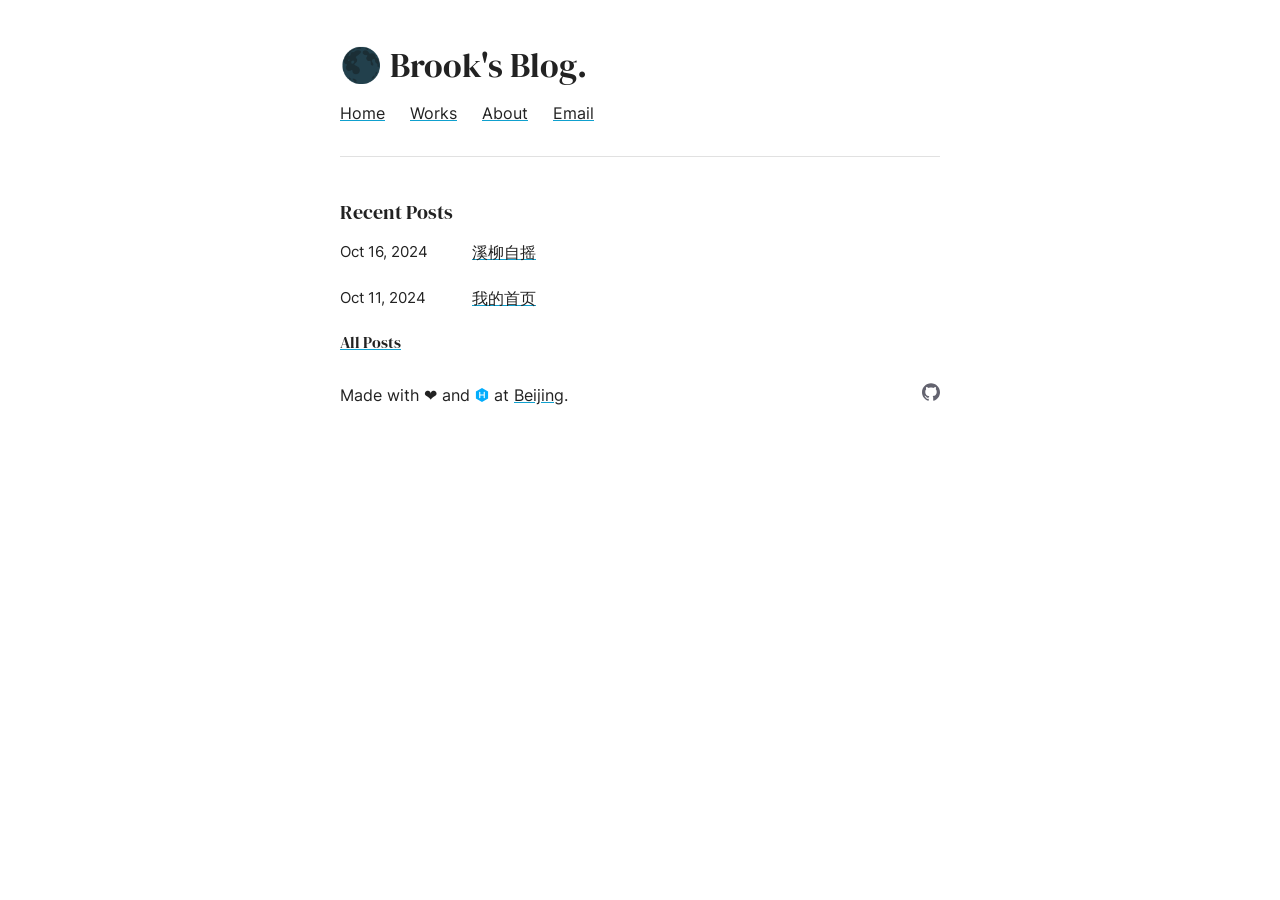
==== commit 0a2a0620: "Site updated: 2024-10-16 14:20:54" ====
--- a/index.html
+++ b/index.html
@@ -204,6 +204,20 @@
 <div class="row">
 
   <div class="three columns left lit">
+    <p class="bottom">Oct 16, 2024</p>
+  </div>
+  <div class="nine columns left mb-3">
+    <a href="/2024/10/16/%E6%BA%AA%E6%9F%B3%E8%87%AA%E6%91%87/" >
+      
+        溪柳自摇
+      
+    </a>
+  </div>
+</div>
+
+<div class="row">
+
+  <div class="three columns left lit">
     <p class="bottom">Oct 11, 2024</p>
   </div>
   <div class="nine columns left mb-3">
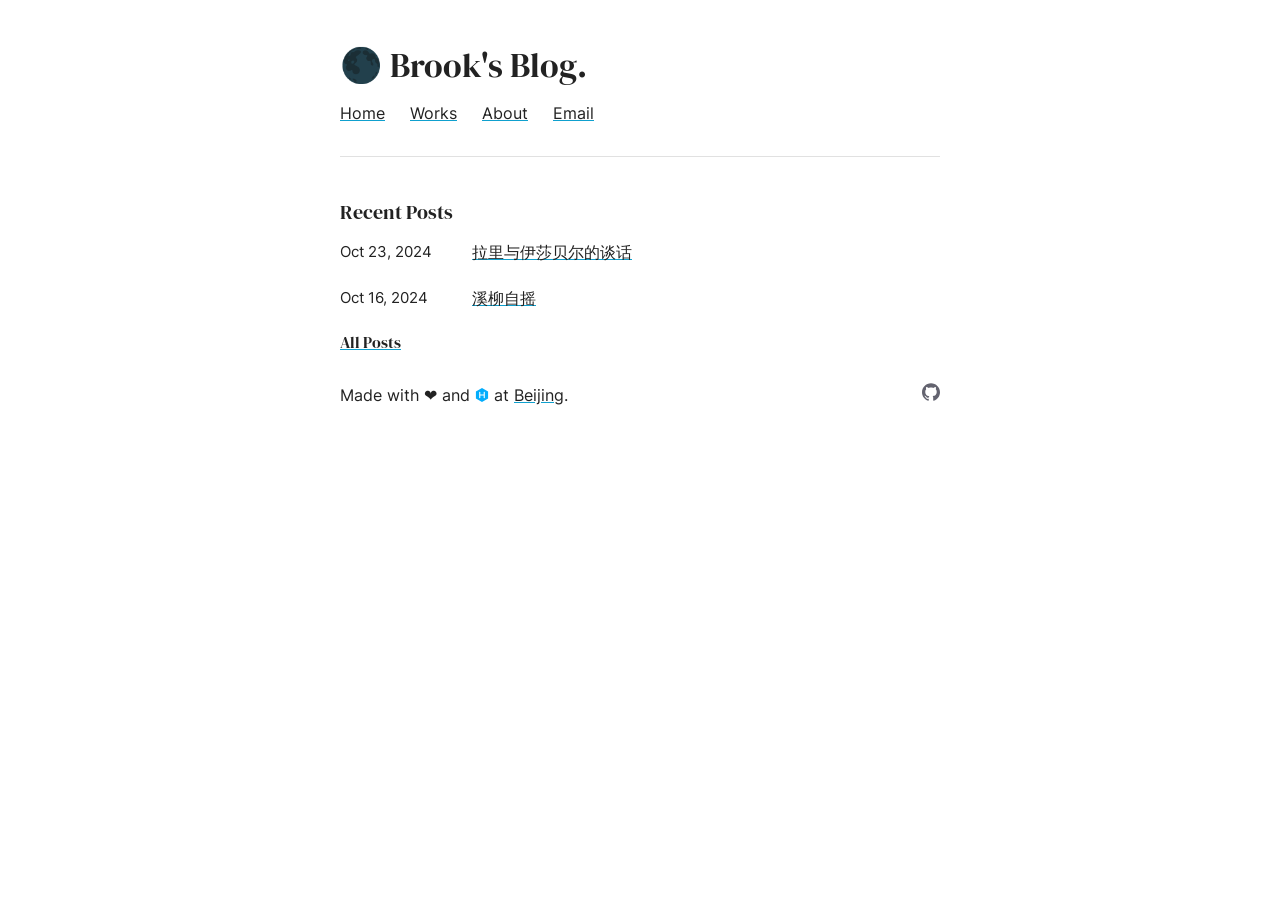
==== commit 93597453: "Site updated: 2024-10-23 11:43:29" ====
--- a/index.html
+++ b/index.html
@@ -204,26 +204,26 @@
 <div class="row">
 
   <div class="three columns left lit">
+    <p class="bottom">Oct 23, 2024</p>
+  </div>
+  <div class="nine columns left mb-3">
+    <a href="/2024/10/23/%E6%8B%89%E9%87%8C%E4%B8%8E%E4%BC%8A%E8%8E%8E%E8%B4%9D%E5%B0%94%E7%9A%84%E8%B0%88%E8%AF%9D/" >
+      
+        拉里与伊莎贝尔的谈话
+      
+    </a>
+  </div>
+</div>
+
+<div class="row">
+
+  <div class="three columns left lit">
     <p class="bottom">Oct 16, 2024</p>
   </div>
   <div class="nine columns left mb-3">
     <a href="/2024/10/16/%E6%BA%AA%E6%9F%B3%E8%87%AA%E6%91%87/" >
       
         溪柳自摇
-      
-    </a>
-  </div>
-</div>
-
-<div class="row">
-
-  <div class="three columns left lit">
-    <p class="bottom">Oct 11, 2024</p>
-  </div>
-  <div class="nine columns left mb-3">
-    <a href="/2024/10/11/%E6%88%91%E7%9A%84%E9%A6%96%E9%A1%B5/" >
-      
-        我的首页
       
     </a>
   </div>
